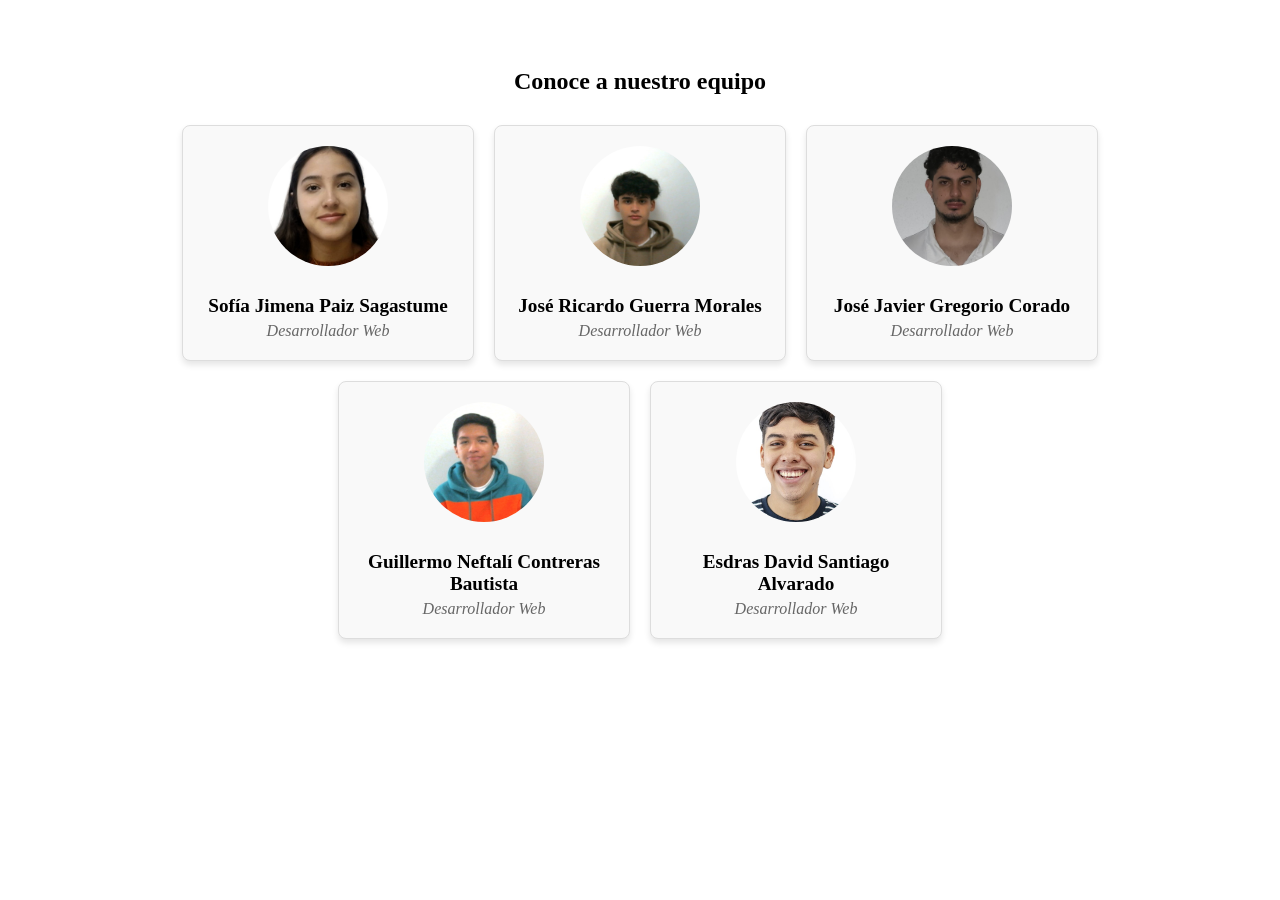
==== index.html @ 092ac379 "HTML y tarjetas para la sección de integrantes" ====
<!DOCTYPE html>
<html lang="es">

<head>
    <meta charset="UTF-8">
    <meta name="viewport" content="width=device-width, initial-scale=1.0">

    <title>Landing Page | Equipo</title>

    <!-- Hoja de estilos -->
    <link rel="stylesheet" href="css/styles.css">
</head>

<body>

    <!-- HU-1: Encabezado e inicio -->
    <header id="inicio">
        <!-- Aquí se desarrollará el navbar, nombre y lema del equipo -->
    </header>


    <main>

        <!-- HU-2: Integrantes -->
        <section id="equipo" class="seccion-equipo">
        <h2>Conoce a nuestro equipo</h2>
        <div class="contenedor-tarjetas">
            
            <!-- Tarjeta 1 -->
            <div class="tarjeta-integrante">
                <img src="img/sofia.jpg" alt="Foto de Sofía Jimena" class="foto-perfil">
                <h3>Sofía Jimena Paiz Sagastume</h3>
                <p class="rol">Desarrollador Web</p>
            </div>

            <!-- Tarjeta 2 -->
            <div class="tarjeta-integrante">
                <img src="img/jose_ricardo.jpg" alt="Foto de José Ricardo" class="foto-perfil">
                <h3>José Ricardo Guerra Morales</h3>
                <p class="rol">Desarrollador Web</p>
            </div>

            <!-- Tarjeta 3 -->
            <div class="tarjeta-integrante">
                <img src="img/jose_javier.jpg" alt="Foto de José Javier" class="foto-perfil">
                <h3>José Javier Gregorio Corado</h3>
                <p class="rol">Desarrollador Web</p>
            </div>

            <!-- Tarjeta 4 -->
            <div class="tarjeta-integrante">
                <img src="img/guillermo.jpg" alt="Foto de Guillermo Neftalí" class="foto-perfil">
                <h3>Guillermo Neftalí Contreras Bautista</h3>
                <p class="rol">Desarrollador Web</p>
            </div>

            <!-- Tarjeta 5 -->
            <div class="tarjeta-integrante">
                <img src="img/esdras.jpg" alt="Foto de Esdras David" class="foto-perfil">
                <h3>Esdras David Santiago Alvarado</h3>
                <p class="rol">Desarrollador Web</p>
            </div>

        </div>
    </section>


        <!-- HU-3: Nuestro proyecto -->
        <section id="proyecto">
            <!-- Aquí se desarrollará la descripción y tecnologías -->
        </section>

    </main>


    <!-- HU-4: Contacto -->
    <footer id="contacto">
        <!-- Aquí se desarrollarán los enlaces y datos de contacto -->
    </footer>


    <!-- JavaScript -->
    <script src="js/script.js"></script>

</body>

</html>
---- css/styles.css ----
/* SECCIÓN EQUIPO (Persona 2) */

.seccion-equipo {
    padding: 40px 20px;
    text-align: center;
}

.seccion-equipo h2 {
    margin-bottom: 30px;
}

.contenedor-tarjetas {
    display: flex;
    flex-wrap: wrap; 
    justify-content: center;
    gap: 20px; 
}

.tarjeta-integrante {
    background-color: #f9f9f9;
    border: 1px solid #ddd;
    border-radius: 8px;
    padding: 20px;
    width: 250px; 
    text-align: center;
    box-shadow: 0 4px 6px rgba(0,0,0,0.1);
}

.foto-perfil {
    width: 120px;
    height: 120px;
    border-radius: 50%; 
    object-fit: cover;
    margin-bottom: 15px;
    background-color: #ccc; 
}

.tarjeta-integrante h3 {
    margin: 10px 0 5px;
    font-size: 1.2rem;
}

.tarjeta-integrante .rol {
    color: #666;
    font-style: italic;
    margin: 0;
}
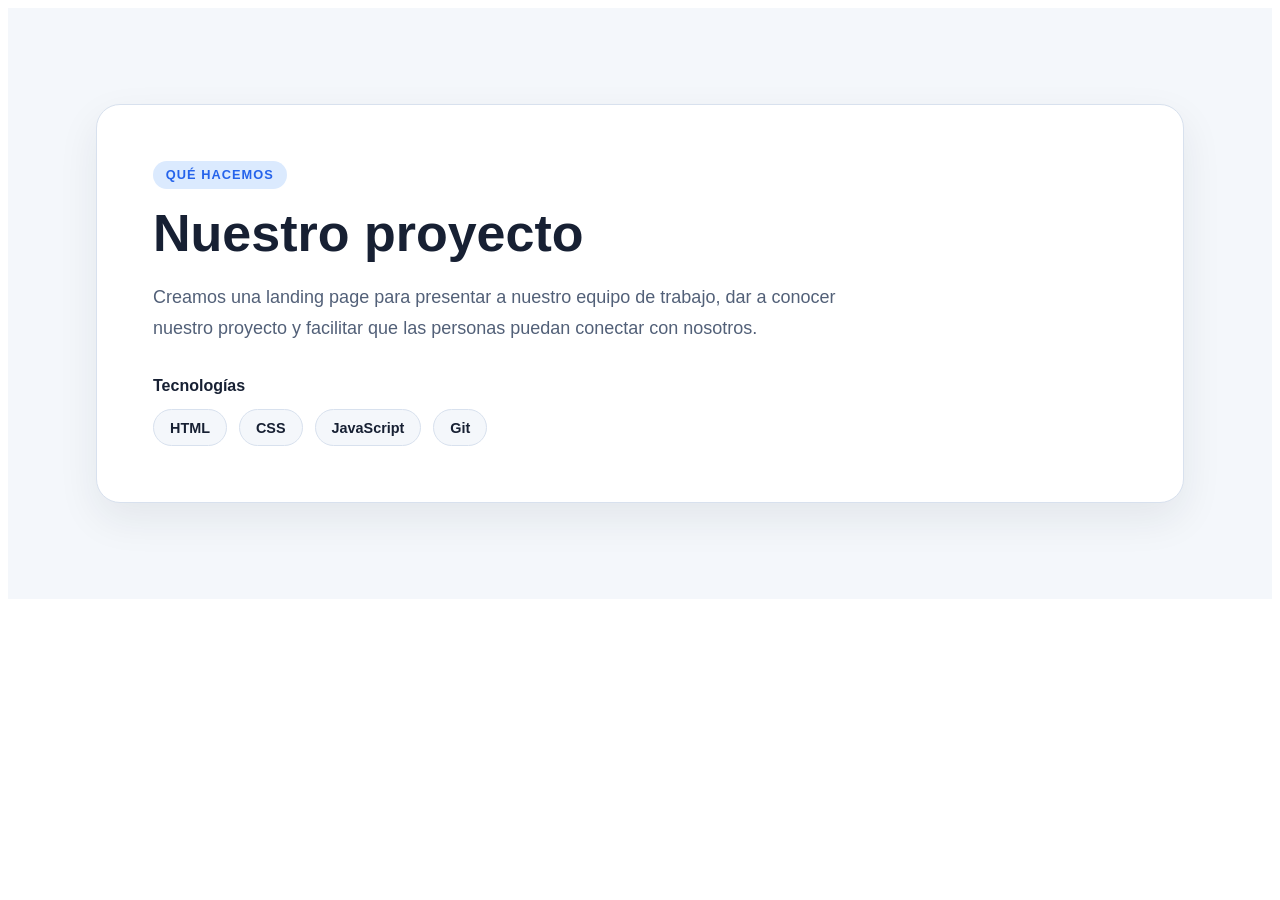
==== commit a118bc6f: "Seccion HU-3" ====
--- a/index.html
+++ b/index.html
@@ -22,52 +22,40 @@
     <main>
 
         <!-- HU-2: Integrantes -->
-        <section id="equipo" class="seccion-equipo">
-        <h2>Conoce a nuestro equipo</h2>
-        <div class="contenedor-tarjetas">
-            
-            <!-- Tarjeta 1 -->
-            <div class="tarjeta-integrante">
-                <img src="img/sofia.jpg" alt="Foto de Sofía Jimena" class="foto-perfil">
-                <h3>Sofía Jimena Paiz Sagastume</h3>
-                <p class="rol">Desarrollador Web</p>
-            </div>
-
-            <!-- Tarjeta 2 -->
-            <div class="tarjeta-integrante">
-                <img src="img/jose_ricardo.jpg" alt="Foto de José Ricardo" class="foto-perfil">
-                <h3>José Ricardo Guerra Morales</h3>
-                <p class="rol">Desarrollador Web</p>
-            </div>
-
-            <!-- Tarjeta 3 -->
-            <div class="tarjeta-integrante">
-                <img src="img/jose_javier.jpg" alt="Foto de José Javier" class="foto-perfil">
-                <h3>José Javier Gregorio Corado</h3>
-                <p class="rol">Desarrollador Web</p>
-            </div>
-
-            <!-- Tarjeta 4 -->
-            <div class="tarjeta-integrante">
-                <img src="img/guillermo.jpg" alt="Foto de Guillermo Neftalí" class="foto-perfil">
-                <h3>Guillermo Neftalí Contreras Bautista</h3>
-                <p class="rol">Desarrollador Web</p>
-            </div>
-
-            <!-- Tarjeta 5 -->
-            <div class="tarjeta-integrante">
-                <img src="img/esdras.jpg" alt="Foto de Esdras David" class="foto-perfil">
-                <h3>Esdras David Santiago Alvarado</h3>
-                <p class="rol">Desarrollador Web</p>
-            </div>
-
-        </div>
-    </section>
+        <section id="equipo">
+            <!-- Aquí se desarrollarán las tarjetas de los 5 integrantes -->
+        </section>
 
 
         <!-- HU-3: Nuestro proyecto -->
-        <section id="proyecto">
-            <!-- Aquí se desarrollará la descripción y tecnologías -->
+        <section id="proyecto" aria-labelledby="proyecto-titulo">
+            <div class="proyecto-contenido">
+                <p class="proyecto-etiqueta">Qué hacemos</p>
+
+                <h2 id="proyecto-titulo">Nuestro proyecto</h2>
+
+                <p class="proyecto-descripcion">
+                    Creamos una landing page para presentar a nuestro equipo de trabajo,
+                    dar a conocer nuestro proyecto y facilitar que las personas puedan
+                    conectar con nosotros.
+                </p>
+
+                <div class="proyecto-tecnologias" aria-labelledby="tecnologias-titulo">
+                    <h3 id="tecnologias-titulo">Tecnologías</h3>
+
+                    <ul class="lista-tecnologias" aria-label="Tecnologías utilizadas en el proyecto">
+                        <li>HTML</li>
+                        <li>CSS</li>
+                        <li>JavaScript</li>
+                        <li>Git</li>
+                    </ul>
+                </div>
+
+                <!-- Quitar el atributo hidden y agregar el nombre para mostrar al dueño. -->
+                <p class="proyecto-dueno" hidden>
+                    <strong>Dueño:</strong> <span class="proyecto-dueno-nombre"></span>
+                </p>
+            </div>
         </section>
 
     </main>
@@ -84,4 +72,4 @@
 
 </body>
 
-</html>+</html>
--- a/css/styles.css
+++ b/css/styles.css
@@ -1,47 +1,95 @@
-/* SECCIÓN EQUIPO (Persona 2) */
+#proyecto {
+    --proyecto-fondo: #f4f7fb;
+    --proyecto-superficie: #ffffff;
+    --proyecto-texto: #172033;
+    --proyecto-texto-secundario: #526078;
+    --proyecto-acento: #2563eb;
+    --proyecto-etiqueta-fondo: #dbeafe;
+    --proyecto-borde: #d8e1ee;
 
-.seccion-equipo {
-    padding: 40px 20px;
-    text-align: center;
+    padding: clamp(3rem, 8vw, 6rem) 1.25rem;
+    color: var(--proyecto-texto);
+    background-color: var(--proyecto-fondo);
+    font-family: Arial, Helvetica, sans-serif;
 }
 
-.seccion-equipo h2 {
-    margin-bottom: 30px;
+#proyecto .proyecto-contenido {
+    box-sizing: border-box;
+    width: min(100%, 68rem);
+    margin-inline: auto;
+    padding: clamp(1.5rem, 5vw, 3.5rem);
+    border: 1px solid var(--proyecto-borde);
+    border-radius: 1.5rem;
+    background-color: var(--proyecto-superficie);
+    box-shadow: 0 1rem 2.5rem rgb(23 32 51 / 8%);
 }
 
-.contenedor-tarjetas {
-    display: flex;
-    flex-wrap: wrap; 
-    justify-content: center;
-    gap: 20px; 
+#proyecto .proyecto-etiqueta {
+    display: inline-block;
+    margin: 0 0 1rem;
+    padding: 0.4rem 0.8rem;
+    border-radius: 999px;
+    color: var(--proyecto-acento);
+    background-color: var(--proyecto-etiqueta-fondo);
+    font-size: 0.8rem;
+    font-weight: 700;
+    letter-spacing: 0.08em;
+    text-transform: uppercase;
 }
 
-.tarjeta-integrante {
-    background-color: #f9f9f9;
-    border: 1px solid #ddd;
-    border-radius: 8px;
-    padding: 20px;
-    width: 250px; 
-    text-align: center;
-    box-shadow: 0 4px 6px rgba(0,0,0,0.1);
+#proyecto h2 {
+    margin: 0;
+    font-size: clamp(2rem, 5vw, 3.25rem);
+    line-height: 1.1;
 }
 
-.foto-perfil {
-    width: 120px;
-    height: 120px;
-    border-radius: 50%; 
-    object-fit: cover;
-    margin-bottom: 15px;
-    background-color: #ccc; 
+#proyecto .proyecto-descripcion {
+    max-width: 45rem;
+    margin: 1.25rem 0 2rem;
+    color: var(--proyecto-texto-secundario);
+    font-size: clamp(1rem, 2vw, 1.125rem);
+    line-height: 1.75;
 }
 
-.tarjeta-integrante h3 {
-    margin: 10px 0 5px;
-    font-size: 1.2rem;
+#proyecto .proyecto-tecnologias h3 {
+    margin: 0 0 0.875rem;
+    font-size: 1rem;
 }
 
-.tarjeta-integrante .rol {
-    color: #666;
-    font-style: italic;
+#proyecto .lista-tecnologias {
+    display: flex;
+    flex-wrap: wrap;
+    gap: 0.75rem;
     margin: 0;
-}+    padding: 0;
+    list-style: none;
+}
+
+#proyecto .lista-tecnologias li {
+    padding: 0.6rem 1rem;
+    border: 1px solid var(--proyecto-borde);
+    border-radius: 999px;
+    color: var(--proyecto-texto);
+    background-color: var(--proyecto-fondo);
+    font-size: 0.9rem;
+    font-weight: 600;
+}
+
+#proyecto .proyecto-dueno {
+    margin: 2rem 0 0;
+    color: var(--proyecto-texto-secundario);
+}
+
+#proyecto .proyecto-dueno[hidden] {
+    display: none;
+}
+
+@media (max-width: 30rem) {
+    #proyecto {
+        padding-inline: 1rem;
+    }
+
+    #proyecto .proyecto-contenido {
+        border-radius: 1rem;
+    }
+}
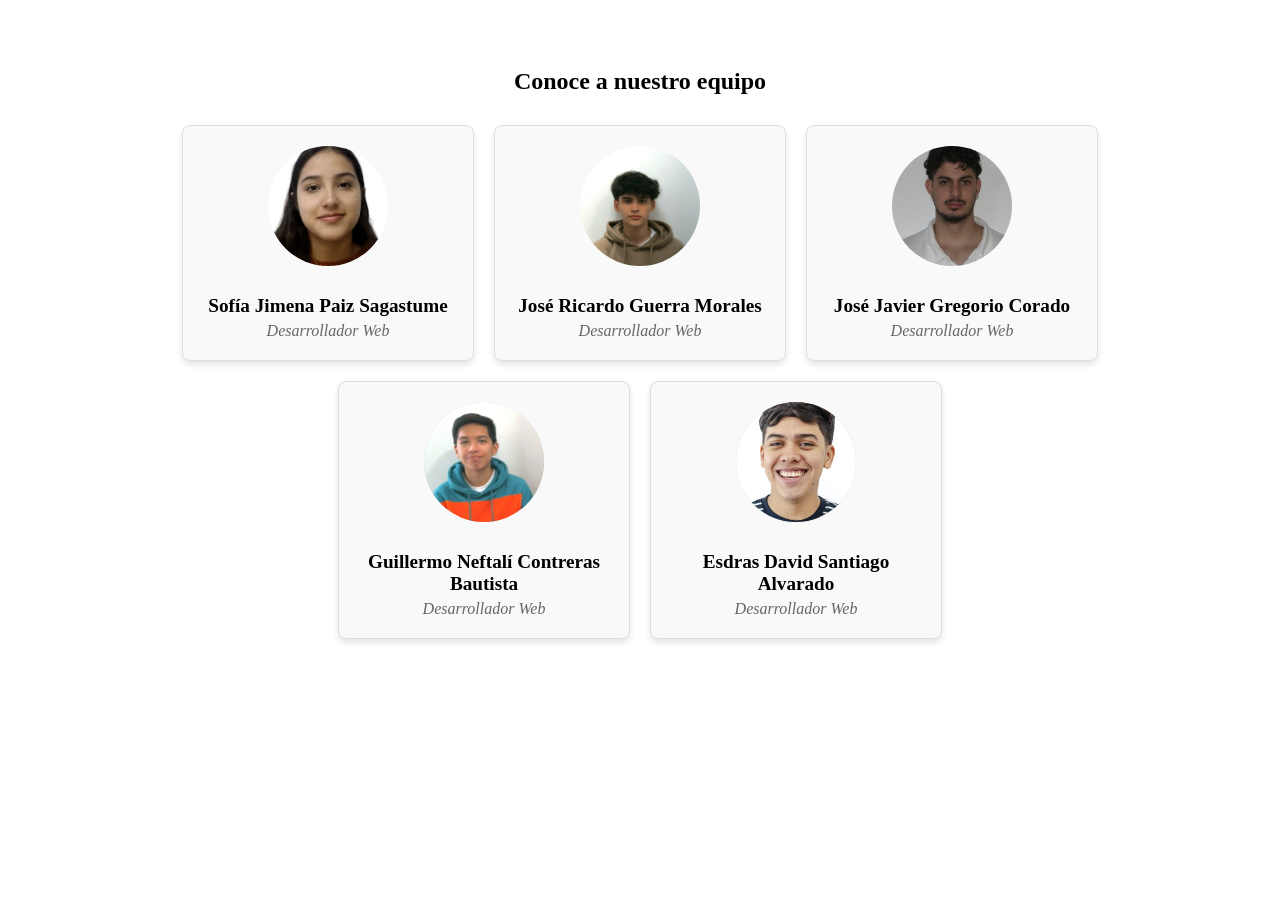
==== commit 0b050ec5: "Merge pull request #1 from sjpaiz/Rama-Javier  HTML y tarjetas para la sección de integrantes" ====
--- a/index.html
+++ b/index.html
@@ -22,40 +22,52 @@
     <main>
 
         <!-- HU-2: Integrantes -->
-        <section id="equipo">
-            <!-- Aquí se desarrollarán las tarjetas de los 5 integrantes -->
-        </section>
+        <section id="equipo" class="seccion-equipo">
+        <h2>Conoce a nuestro equipo</h2>
+        <div class="contenedor-tarjetas">
+            
+            <!-- Tarjeta 1 -->
+            <div class="tarjeta-integrante">
+                <img src="img/sofia.jpg" alt="Foto de Sofía Jimena" class="foto-perfil">
+                <h3>Sofía Jimena Paiz Sagastume</h3>
+                <p class="rol">Desarrollador Web</p>
+            </div>
+
+            <!-- Tarjeta 2 -->
+            <div class="tarjeta-integrante">
+                <img src="img/jose_ricardo.jpg" alt="Foto de José Ricardo" class="foto-perfil">
+                <h3>José Ricardo Guerra Morales</h3>
+                <p class="rol">Desarrollador Web</p>
+            </div>
+
+            <!-- Tarjeta 3 -->
+            <div class="tarjeta-integrante">
+                <img src="img/jose_javier.jpg" alt="Foto de José Javier" class="foto-perfil">
+                <h3>José Javier Gregorio Corado</h3>
+                <p class="rol">Desarrollador Web</p>
+            </div>
+
+            <!-- Tarjeta 4 -->
+            <div class="tarjeta-integrante">
+                <img src="img/guillermo.jpg" alt="Foto de Guillermo Neftalí" class="foto-perfil">
+                <h3>Guillermo Neftalí Contreras Bautista</h3>
+                <p class="rol">Desarrollador Web</p>
+            </div>
+
+            <!-- Tarjeta 5 -->
+            <div class="tarjeta-integrante">
+                <img src="img/esdras.jpg" alt="Foto de Esdras David" class="foto-perfil">
+                <h3>Esdras David Santiago Alvarado</h3>
+                <p class="rol">Desarrollador Web</p>
+            </div>
+
+        </div>
+    </section>
 
 
         <!-- HU-3: Nuestro proyecto -->
-        <section id="proyecto" aria-labelledby="proyecto-titulo">
-            <div class="proyecto-contenido">
-                <p class="proyecto-etiqueta">Qué hacemos</p>
-
-                <h2 id="proyecto-titulo">Nuestro proyecto</h2>
-
-                <p class="proyecto-descripcion">
-                    Creamos una landing page para presentar a nuestro equipo de trabajo,
-                    dar a conocer nuestro proyecto y facilitar que las personas puedan
-                    conectar con nosotros.
-                </p>
-
-                <div class="proyecto-tecnologias" aria-labelledby="tecnologias-titulo">
-                    <h3 id="tecnologias-titulo">Tecnologías</h3>
-
-                    <ul class="lista-tecnologias" aria-label="Tecnologías utilizadas en el proyecto">
-                        <li>HTML</li>
-                        <li>CSS</li>
-                        <li>JavaScript</li>
-                        <li>Git</li>
-                    </ul>
-                </div>
-
-                <!-- Quitar el atributo hidden y agregar el nombre para mostrar al dueño. -->
-                <p class="proyecto-dueno" hidden>
-                    <strong>Dueño:</strong> <span class="proyecto-dueno-nombre"></span>
-                </p>
-            </div>
+        <section id="proyecto">
+            <!-- Aquí se desarrollará la descripción y tecnologías -->
         </section>
 
     </main>
@@ -72,4 +84,4 @@
 
 </body>
 
-</html>
+</html>
--- a/css/styles.css
+++ b/css/styles.css
@@ -1,95 +1,47 @@
-#proyecto {
-    --proyecto-fondo: #f4f7fb;
-    --proyecto-superficie: #ffffff;
-    --proyecto-texto: #172033;
-    --proyecto-texto-secundario: #526078;
-    --proyecto-acento: #2563eb;
-    --proyecto-etiqueta-fondo: #dbeafe;
-    --proyecto-borde: #d8e1ee;
+/* SECCIÓN EQUIPO (Persona 2) */
 
-    padding: clamp(3rem, 8vw, 6rem) 1.25rem;
-    color: var(--proyecto-texto);
-    background-color: var(--proyecto-fondo);
-    font-family: Arial, Helvetica, sans-serif;
+.seccion-equipo {
+    padding: 40px 20px;
+    text-align: center;
 }
 
-#proyecto .proyecto-contenido {
-    box-sizing: border-box;
-    width: min(100%, 68rem);
-    margin-inline: auto;
-    padding: clamp(1.5rem, 5vw, 3.5rem);
-    border: 1px solid var(--proyecto-borde);
-    border-radius: 1.5rem;
-    background-color: var(--proyecto-superficie);
-    box-shadow: 0 1rem 2.5rem rgb(23 32 51 / 8%);
+.seccion-equipo h2 {
+    margin-bottom: 30px;
 }
 
-#proyecto .proyecto-etiqueta {
-    display: inline-block;
-    margin: 0 0 1rem;
-    padding: 0.4rem 0.8rem;
-    border-radius: 999px;
-    color: var(--proyecto-acento);
-    background-color: var(--proyecto-etiqueta-fondo);
-    font-size: 0.8rem;
-    font-weight: 700;
-    letter-spacing: 0.08em;
-    text-transform: uppercase;
+.contenedor-tarjetas {
+    display: flex;
+    flex-wrap: wrap; 
+    justify-content: center;
+    gap: 20px; 
 }
 
-#proyecto h2 {
-    margin: 0;
-    font-size: clamp(2rem, 5vw, 3.25rem);
-    line-height: 1.1;
+.tarjeta-integrante {
+    background-color: #f9f9f9;
+    border: 1px solid #ddd;
+    border-radius: 8px;
+    padding: 20px;
+    width: 250px; 
+    text-align: center;
+    box-shadow: 0 4px 6px rgba(0,0,0,0.1);
 }
 
-#proyecto .proyecto-descripcion {
-    max-width: 45rem;
-    margin: 1.25rem 0 2rem;
-    color: var(--proyecto-texto-secundario);
-    font-size: clamp(1rem, 2vw, 1.125rem);
-    line-height: 1.75;
+.foto-perfil {
+    width: 120px;
+    height: 120px;
+    border-radius: 50%; 
+    object-fit: cover;
+    margin-bottom: 15px;
+    background-color: #ccc; 
 }
 
-#proyecto .proyecto-tecnologias h3 {
-    margin: 0 0 0.875rem;
-    font-size: 1rem;
+.tarjeta-integrante h3 {
+    margin: 10px 0 5px;
+    font-size: 1.2rem;
 }
 
-#proyecto .lista-tecnologias {
-    display: flex;
-    flex-wrap: wrap;
-    gap: 0.75rem;
+.tarjeta-integrante .rol {
+    color: #666;
+    font-style: italic;
     margin: 0;
-    padding: 0;
-    list-style: none;
-}
-
-#proyecto .lista-tecnologias li {
-    padding: 0.6rem 1rem;
-    border: 1px solid var(--proyecto-borde);
-    border-radius: 999px;
-    color: var(--proyecto-texto);
-    background-color: var(--proyecto-fondo);
-    font-size: 0.9rem;
-    font-weight: 600;
-}
-
-#proyecto .proyecto-dueno {
-    margin: 2rem 0 0;
-    color: var(--proyecto-texto-secundario);
-}
-
-#proyecto .proyecto-dueno[hidden] {
-    display: none;
-}
-
-@media (max-width: 30rem) {
-    #proyecto {
-        padding-inline: 1rem;
-    }
-
-    #proyecto .proyecto-contenido {
-        border-radius: 1rem;
-    }
-}
+}
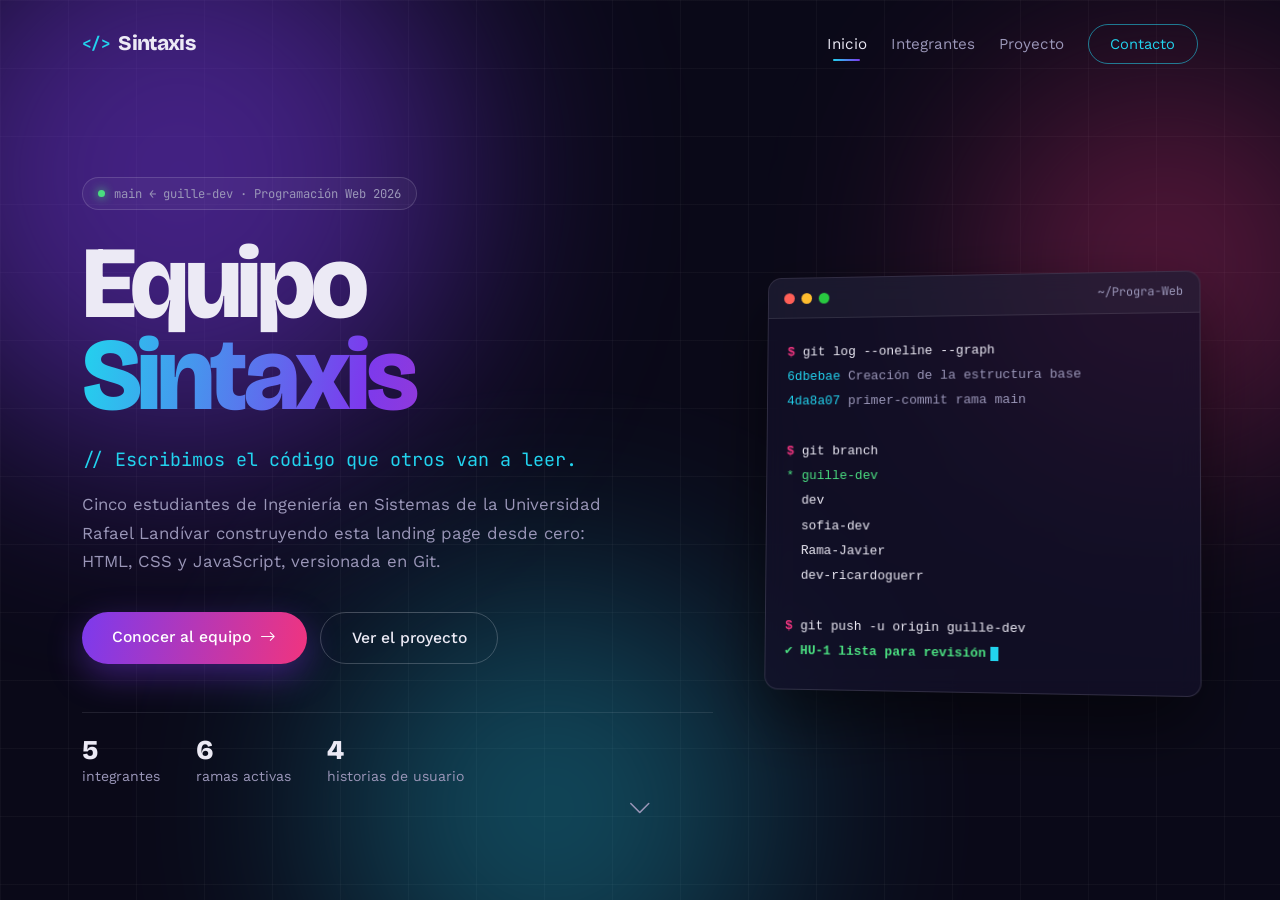
==== commit 4116b37a: "HU-1: navbar, nombre de equipo, lema y portada" ====
--- a/index.html
+++ b/index.html
@@ -1,87 +1,148 @@
 <!DOCTYPE html>
 <html lang="es">
-
 <head>
     <meta charset="UTF-8">
     <meta name="viewport" content="width=device-width, initial-scale=1.0">
+    <title>Equipo Sintaxis | Programación Web</title>
 
-    <title>Landing Page | Equipo</title>
+    <!-- Tipografías -->
+    <link rel="preconnect" href="https://fonts.googleapis.com">
+    <link rel="preconnect" href="https://fonts.gstatic.com" crossorigin>
+    <link href="https://fonts.googleapis.com/css2?family=Bricolage+Grotesque:opsz,wght@12..96,600;12..96,800&family=JetBrains+Mono:wght@400;500;700&family=Work+Sans:wght@400;500&display=swap" rel="stylesheet">
 
-    <!-- Hoja de estilos -->
+    <!-- Bootstrap 5 -->
+    <link href="https://cdn.jsdelivr.net/npm/bootstrap@5.3.3/dist/css/bootstrap.min.css" rel="stylesheet">
+    <link href="https://cdn.jsdelivr.net/npm/bootstrap-icons@1.11.3/font/bootstrap-icons.min.css" rel="stylesheet">
+
+    <!-- Hoja de estilos propia (va DESPUÉS de Bootstrap para poder sobrescribirlo) -->
     <link rel="stylesheet" href="css/styles.css">
 </head>
+<body>
+    <!-- HU-1: Encabezado e inicio -->
+    <header id="inicio" class="hero">
 
-<body>
+        <!-- Manchas de color del fondo -->
+        <div class="aurora" aria-hidden="true">
+            <span class="aurora__mancha aurora__mancha--violeta"></span>
+            <span class="aurora__mancha aurora__mancha--cian"></span>
+            <span class="aurora__mancha aurora__mancha--magenta"></span>
+        </div>
 
-    <!-- HU-1: Encabezado e inicio -->
-    <header id="inicio">
-        <!-- Aquí se desarrollará el navbar, nombre y lema del equipo -->
+        <nav class="navbar navbar-expand-lg fixed-top nav-vidrio" id="navPrincipal">
+            <div class="container">
+
+                <a class="navbar-brand marca" href="#inicio">
+                    <span class="marca__signo">&lt;/&gt;</span>
+                    <span class="marca__texto">Sintaxis</span>
+                </a>
+
+                <button class="navbar-toggler nav-vidrio__toggler" type="button"
+                        data-bs-toggle="collapse" data-bs-target="#menuPrincipal"
+                        aria-controls="menuPrincipal" aria-expanded="false"
+                        aria-label="Abrir menú">
+                    <i class="bi bi-list"></i>
+                </button>
+
+                <div class="collapse navbar-collapse" id="menuPrincipal">
+                    <ul class="navbar-nav ms-auto align-items-lg-center gap-lg-2">
+                        <li class="nav-item"><a class="nav-link enlace-nav activo" href="#inicio">Inicio</a></li>
+                        <li class="nav-item"><a class="nav-link enlace-nav" href="#equipo">Integrantes</a></li>
+                        <li class="nav-item"><a class="nav-link enlace-nav" href="#proyecto">Proyecto</a></li>
+                        <li class="nav-item ms-lg-2">
+                            <a class="btn btn-contacto" href="#contacto">Contacto</a>
+                        </li>
+                    </ul>
+                </div>
+
+            </div>
+        </nav>
+
+        <div class="container hero__contenido">
+            <div class="row align-items-center g-5">
+
+                <div class="col-lg-7">
+                    <p class="hero__rotulo">
+                        <span class="hero__punto"></span>
+                        main &larr; guille-dev &middot; Programación Web 2026
+                    </p>
+
+                    <h1 class="hero__titulo">
+                        Equipo
+                        <span class="hero__titulo-degradado">Sintaxis</span>
+                    </h1>
+
+                    <p class="hero__lema">// Escribimos el código que otros van a leer.</p>
+
+                    <p class="hero__texto">
+                        Cinco estudiantes de Ingeniería en Sistemas de la Universidad Rafael Landívar
+                        construyendo esta landing page desde cero: HTML, CSS y JavaScript, versionada en Git.
+                    </p>
+
+                    <div class="hero__acciones">
+                        <a class="btn btn-principal" href="#equipo">
+                            Conocer al equipo <i class="bi bi-arrow-right ms-1"></i>
+                        </a>
+                        <a class="btn btn-fantasma" href="#proyecto">Ver el proyecto</a>
+                    </div>
+
+                    <ul class="hero__datos">
+                        <li><strong>5</strong> integrantes</li>
+                        <li><strong>6</strong> ramas activas</li>
+                        <li><strong>4</strong> historias de usuario</li>
+                    </ul>
+                </div>
+
+                <div class="col-lg-5">
+                    <div class="terminal">
+                        <div class="terminal__barra">
+                            <span class="terminal__punto terminal__punto--rojo"></span>
+                            <span class="terminal__punto terminal__punto--amarillo"></span>
+                            <span class="terminal__punto terminal__punto--verde"></span>
+                            <span class="terminal__ruta">~/Progra-Web</span>
+                        </div>
+                        <pre class="terminal__cuerpo"><code><span class="t-prompt">$</span> git log --oneline --graph
+<span class="t-hash">6dbebae</span> <span class="t-txt">Creación de la estructura base</span>
+<span class="t-hash">4da8a07</span> <span class="t-txt">primer-commit rama main</span>
+
+<span class="t-prompt">$</span> git branch
+<span class="t-rama">* guille-dev</span>
+  dev
+  sofia-dev
+  Rama-Javier
+  dev-ricardoguerr
+
+<span class="t-prompt">$</span> git push -u origin guille-dev
+<span class="t-ok">✔ HU-1 lista para revisión</span><span class="cursor"></span></code></pre>
+                    </div>
+                </div>
+
+            </div>
+
+            <a class="hero__scroll" href="#equipo" aria-label="Bajar a integrantes">
+                <i class="bi bi-chevron-down"></i>
+            </a>
+        </div>
+
     </header>
 
-
     <main>
-
         <!-- HU-2: Integrantes -->
-        <section id="equipo" class="seccion-equipo">
-        <h2>Conoce a nuestro equipo</h2>
-        <div class="contenedor-tarjetas">
-            
-            <!-- Tarjeta 1 -->
-            <div class="tarjeta-integrante">
-                <img src="img/sofia.jpg" alt="Foto de Sofía Jimena" class="foto-perfil">
-                <h3>Sofía Jimena Paiz Sagastume</h3>
-                <p class="rol">Desarrollador Web</p>
-            </div>
-
-            <!-- Tarjeta 2 -->
-            <div class="tarjeta-integrante">
-                <img src="img/jose_ricardo.jpg" alt="Foto de José Ricardo" class="foto-perfil">
-                <h3>José Ricardo Guerra Morales</h3>
-                <p class="rol">Desarrollador Web</p>
-            </div>
-
-            <!-- Tarjeta 3 -->
-            <div class="tarjeta-integrante">
-                <img src="img/jose_javier.jpg" alt="Foto de José Javier" class="foto-perfil">
-                <h3>José Javier Gregorio Corado</h3>
-                <p class="rol">Desarrollador Web</p>
-            </div>
-
-            <!-- Tarjeta 4 -->
-            <div class="tarjeta-integrante">
-                <img src="img/guillermo.jpg" alt="Foto de Guillermo Neftalí" class="foto-perfil">
-                <h3>Guillermo Neftalí Contreras Bautista</h3>
-                <p class="rol">Desarrollador Web</p>
-            </div>
-
-            <!-- Tarjeta 5 -->
-            <div class="tarjeta-integrante">
-                <img src="img/esdras.jpg" alt="Foto de Esdras David" class="foto-perfil">
-                <h3>Esdras David Santiago Alvarado</h3>
-                <p class="rol">Desarrollador Web</p>
-            </div>
-
-        </div>
-    </section>
-
-
+        <section id="equipo">
+            <!-- Aquí se desarrollarán las tarjetas de los 5 integrantes -->
+        </section>
         <!-- HU-3: Nuestro proyecto -->
         <section id="proyecto">
             <!-- Aquí se desarrollará la descripción y tecnologías -->
         </section>
-
     </main>
-
-
     <!-- HU-4: Contacto -->
     <footer id="contacto">
         <!-- Aquí se desarrollarán los enlaces y datos de contacto -->
     </footer>
 
-
-    <!-- JavaScript -->
+    <!-- Bootstrap JS (necesario para el menú en celular) -->
+    <script src="https://cdn.jsdelivr.net/npm/bootstrap@5.3.3/dist/js/bootstrap.bundle.min.js"></script>
+    <!-- JavaScript propio -->
     <script src="js/script.js"></script>
-
 </body>
-
-</html>+</html>
--- a/css/styles.css
+++ b/css/styles.css
@@ -1,47 +1,480 @@
-/* SECCIÓN EQUIPO (Persona 2) */
-
-.seccion-equipo {
-    padding: 40px 20px;
-    text-align: center;
-}
-
-.seccion-equipo h2 {
-    margin-bottom: 30px;
-}
-
-.contenedor-tarjetas {
+/* ============================================================
+   BASE COMPARTIDA
+   Variables y ajustes globales. No borrar: lo usan todas las HU.
+   ============================================================ */
+
+:root {
+    --noche:     #0A0918;
+    --noche-2:   #131029;
+    --hueso:     #ECEAF5;
+    --pizarra:   #9A96B8;
+    --violeta:   #7C3AED;
+    --cian:      #22D3EE;
+    --magenta:   #F0347F;
+
+    --display: "Bricolage Grotesque", system-ui, sans-serif;
+    --texto:   "Work Sans", system-ui, sans-serif;
+    --mono:    "JetBrains Mono", ui-monospace, monospace;
+}
+
+* {
+    box-sizing: border-box;
+}
+
+html {
+    scroll-behavior: smooth;
+}
+
+body {
+    background-color: var(--noche);
+    color: var(--hueso);
+    font-family: var(--texto);
+    overflow-x: hidden;
+}
+
+:focus-visible {
+    outline: 2px solid var(--cian);
+    outline-offset: 3px;
+}
+
+/* ============================================================
+   HU-1: ENCABEZADO E INICIO   (Guillermo)
+   ============================================================ */
+
+/* --- Barra de navegación --- */
+
+.nav-vidrio {
+    padding-block: 1rem;
+    background-color: transparent;
+    border-bottom: 1px solid transparent;
+    transition: background-color 0.35s ease, border-color 0.35s ease, padding 0.35s ease;
+}
+
+.nav-vidrio.esta-abajo {
+    padding-block: 0.55rem;
+    background-color: rgba(10, 9, 24, 0.82);
+    backdrop-filter: blur(14px);
+    border-bottom-color: rgba(236, 234, 245, 0.1);
+}
+
+.marca {
+    display: inline-flex;
+    align-items: center;
+    gap: 0.5rem;
+    font-family: var(--display);
+    font-size: 1.3rem;
+    font-weight: 800;
+    letter-spacing: -0.03em;
+    color: var(--hueso);
+}
+
+.marca:hover {
+    color: var(--hueso);
+}
+
+.marca__signo {
+    font-family: var(--mono);
+    font-size: 1rem;
+    font-weight: 700;
+    color: var(--cian);
+}
+
+.nav-vidrio__toggler {
+    border: 1px solid rgba(236, 234, 245, 0.2);
+    color: var(--hueso);
+    font-size: 1.4rem;
+    line-height: 1;
+    padding: 0.25rem 0.6rem;
+}
+
+.nav-vidrio__toggler:focus {
+    box-shadow: none;
+}
+
+.navbar-collapse {
+    padding-block: 0.5rem;
+}
+
+.enlace-nav {
+    position: relative;
+    color: var(--pizarra);
+    font-size: 0.95rem;
+    padding-inline: 0.9rem;
+    transition: color 0.2s ease;
+}
+
+.enlace-nav:hover,
+.enlace-nav:focus {
+    color: var(--hueso);
+}
+
+.enlace-nav.activo {
+    color: var(--hueso);
+}
+
+.enlace-nav.activo::after {
+    content: "";
+    position: absolute;
+    left: 0.9rem;
+    right: 0.9rem;
+    bottom: 0.15rem;
+    height: 2px;
+    border-radius: 2px;
+    background: linear-gradient(90deg, var(--cian), var(--violeta));
+}
+
+.btn-contacto {
+    padding: 0.5rem 1.35rem;
+    border: 1px solid rgba(34, 211, 238, 0.55);
+    border-radius: 999px;
+    color: var(--cian);
+    font-size: 0.92rem;
+    transition: background-color 0.25s ease, color 0.25s ease, box-shadow 0.25s ease;
+}
+
+.btn-contacto:hover {
+    background-color: var(--cian);
+    color: var(--noche);
+    box-shadow: 0 0 24px rgba(34, 211, 238, 0.45);
+}
+
+/* --- Portada --- */
+
+.hero {
+    position: relative;
     display: flex;
-    flex-wrap: wrap; 
-    justify-content: center;
-    gap: 20px; 
-}
-
-.tarjeta-integrante {
-    background-color: #f9f9f9;
-    border: 1px solid #ddd;
-    border-radius: 8px;
-    padding: 20px;
-    width: 250px; 
-    text-align: center;
-    box-shadow: 0 4px 6px rgba(0,0,0,0.1);
-}
-
-.foto-perfil {
-    width: 120px;
-    height: 120px;
-    border-radius: 50%; 
-    object-fit: cover;
-    margin-bottom: 15px;
-    background-color: #ccc; 
-}
-
-.tarjeta-integrante h3 {
-    margin: 10px 0 5px;
-    font-size: 1.2rem;
-}
-
-.tarjeta-integrante .rol {
-    color: #666;
-    font-style: italic;
+    align-items: center;
+    min-height: 100vh;
+    padding-block: 8rem 4rem;
+    overflow: hidden;
+    background-image:
+        linear-gradient(rgba(236, 234, 245, 0.035) 1px, transparent 1px),
+        linear-gradient(90deg, rgba(236, 234, 245, 0.035) 1px, transparent 1px);
+    background-size: 68px 68px;
+}
+
+.aurora {
+    position: absolute;
+    inset: 0;
+    pointer-events: none;
+}
+
+.aurora__mancha {
+    position: absolute;
+    border-radius: 50%;
+    filter: blur(110px);
+    opacity: 0.5;
+    animation: flotar 16s ease-in-out infinite;
+}
+
+.aurora__mancha--violeta {
+    width: 44vw;
+    height: 44vw;
+    top: -12%;
+    left: -8%;
+    background-color: var(--violeta);
+}
+
+.aurora__mancha--cian {
+    width: 34vw;
+    height: 34vw;
+    bottom: -14%;
+    left: 26%;
+    background-color: var(--cian);
+    opacity: 0.32;
+    animation-delay: -6s;
+}
+
+.aurora__mancha--magenta {
+    width: 30vw;
+    height: 30vw;
+    top: 8%;
+    right: -6%;
+    background-color: var(--magenta);
+    opacity: 0.34;
+    animation-delay: -11s;
+}
+
+@keyframes flotar {
+    0%, 100% { transform: translate3d(0, 0, 0) scale(1); }
+    50%      { transform: translate3d(3%, 6%, 0) scale(1.12); }
+}
+
+.hero__contenido {
+    position: relative;
+    z-index: 2;
+}
+
+.hero__rotulo {
+    display: inline-flex;
+    align-items: center;
+    gap: 0.55rem;
+    margin-bottom: 1.75rem;
+    padding: 0.4rem 0.95rem;
+    border: 1px solid rgba(236, 234, 245, 0.16);
+    border-radius: 999px;
+    background-color: rgba(236, 234, 245, 0.04);
+    font-family: var(--mono);
+    font-size: 0.76rem;
+    color: var(--pizarra);
+}
+
+.hero__punto {
+    width: 7px;
+    height: 7px;
+    border-radius: 50%;
+    background-color: #4ADE80;
+    box-shadow: 0 0 10px #4ADE80;
+    animation: latir 2.4s ease-in-out infinite;
+}
+
+@keyframes latir {
+    50% { opacity: 0.35; }
+}
+
+.hero__titulo {
     margin: 0;
-}+    font-family: var(--display);
+    font-size: clamp(3.2rem, 8vw, 6.5rem);
+    font-weight: 800;
+    line-height: 0.9;
+    letter-spacing: -0.045em;
+}
+
+.hero__titulo-degradado {
+    display: block;
+    background: linear-gradient(100deg, var(--cian), var(--violeta) 45%, var(--magenta));
+    -webkit-background-clip: text;
+    background-clip: text;
+    color: transparent;
+}
+
+.hero__lema {
+    margin-top: 1.5rem;
+    margin-bottom: 0;
+    font-family: var(--mono);
+    font-size: clamp(0.95rem, 1.8vw, 1.15rem);
+    color: var(--cian);
+}
+
+.hero__texto {
+    max-width: 52ch;
+    margin-top: 1rem;
+    color: var(--pizarra);
+    font-size: 1.05rem;
+    line-height: 1.7;
+}
+
+.hero__acciones {
+    display: flex;
+    flex-wrap: wrap;
+    gap: 0.85rem;
+    margin-top: 2.25rem;
+}
+
+.btn-principal,
+.btn-fantasma {
+    padding: 0.85rem 1.9rem;
+    border-radius: 999px;
+    font-size: 0.98rem;
+    font-weight: 500;
+    transition: transform 0.22s ease, box-shadow 0.22s ease, background-color 0.22s ease;
+}
+
+.btn-principal {
+    background: linear-gradient(100deg, var(--violeta), var(--magenta));
+    border: none;
+    color: #fff;
+    box-shadow: 0 12px 34px rgba(124, 58, 237, 0.4);
+}
+
+.btn-principal:hover {
+    transform: translateY(-3px);
+    color: #fff;
+    box-shadow: 0 18px 44px rgba(240, 52, 127, 0.5);
+}
+
+.btn-fantasma {
+    border: 1px solid rgba(236, 234, 245, 0.22);
+    color: var(--hueso);
+}
+
+.btn-fantasma:hover {
+    transform: translateY(-3px);
+    background-color: rgba(236, 234, 245, 0.07);
+    color: var(--hueso);
+}
+
+.hero__datos {
+    display: flex;
+    flex-wrap: wrap;
+    gap: 2.25rem;
+    margin: 3rem 0 0;
+    padding: 1.4rem 0 0;
+    border-top: 1px solid rgba(236, 234, 245, 0.1);
+    list-style: none;
+    font-size: 0.88rem;
+    color: var(--pizarra);
+}
+
+.hero__datos strong {
+    display: block;
+    font-family: var(--display);
+    font-size: 1.7rem;
+    font-weight: 800;
+    color: var(--hueso);
+    line-height: 1.1;
+}
+
+/* --- Ventana de terminal --- */
+
+.terminal {
+    border: 1px solid rgba(236, 234, 245, 0.14);
+    border-radius: 14px;
+    background-color: rgba(19, 16, 41, 0.72);
+    backdrop-filter: blur(12px);
+    box-shadow: 0 30px 70px rgba(0, 0, 0, 0.55);
+    overflow: hidden;
+    transform: perspective(1200px) rotateY(-6deg) rotateX(2deg);
+    transition: transform 0.5s ease;
+}
+
+.terminal:hover {
+    transform: perspective(1200px) rotateY(0deg) rotateX(0deg);
+}
+
+.terminal__barra {
+    display: flex;
+    align-items: center;
+    gap: 0.45rem;
+    padding: 0.7rem 1rem;
+    border-bottom: 1px solid rgba(236, 234, 245, 0.1);
+    background-color: rgba(236, 234, 245, 0.04);
+}
+
+.terminal__punto {
+    width: 11px;
+    height: 11px;
+    border-radius: 50%;
+}
+
+.terminal__punto--rojo     { background-color: #FF5F57; }
+.terminal__punto--amarillo { background-color: #FEBC2E; }
+.terminal__punto--verde    { background-color: #28C840; }
+
+.terminal__ruta {
+    margin-left: auto;
+    font-family: var(--mono);
+    font-size: 0.74rem;
+    color: var(--pizarra);
+}
+
+.terminal__cuerpo {
+    margin: 0;
+    padding: 1.35rem 1.25rem 1.6rem;
+    font-family: var(--mono);
+    font-size: 0.82rem;
+    line-height: 1.85;
+    color: var(--hueso);
+    white-space: pre-wrap;
+}
+
+.t-prompt { color: var(--magenta); font-weight: 700; }
+.t-hash   { color: var(--cian); }
+.t-txt    { color: var(--pizarra); }
+.t-rama   { color: #4ADE80; }
+.t-ok     { color: #4ADE80; font-weight: 700; }
+
+.cursor {
+    display: inline-block;
+    width: 8px;
+    height: 1.05em;
+    margin-left: 4px;
+    vertical-align: text-bottom;
+    background-color: var(--cian);
+    animation: parpadeo 1.1s steps(2) infinite;
+}
+
+@keyframes parpadeo {
+    50% { opacity: 0; }
+}
+
+/* --- Flecha de bajada --- */
+
+.hero__scroll {
+    position: absolute;
+    left: 50%;
+    bottom: -2.5rem;
+    transform: translateX(-50%);
+    color: var(--pizarra);
+    font-size: 1.5rem;
+    animation: rebotar 2s ease-in-out infinite;
+}
+
+.hero__scroll:hover {
+    color: var(--cian);
+}
+
+@keyframes rebotar {
+    0%, 100% { transform: translate(-50%, 0); }
+    50%      { transform: translate(-50%, 9px); }
+}
+
+/* --- Responsive --- */
+
+@media (max-width: 991px) {
+    .navbar-collapse {
+        margin-top: 0.75rem;
+        padding: 1rem 1.15rem;
+        border: 1px solid rgba(236, 234, 245, 0.12);
+        border-radius: 14px;
+        background-color: rgba(10, 9, 24, 0.95);
+        backdrop-filter: blur(14px);
+    }
+
+    .enlace-nav {
+        padding-inline: 0;
+    }
+
+    .enlace-nav.activo::after {
+        left: 0;
+        right: auto;
+        width: 26px;
+    }
+
+    .btn-contacto {
+        display: inline-block;
+        margin-top: 0.65rem;
+    }
+
+    .terminal {
+        transform: none;
+        margin-top: 1rem;
+    }
+
+    .hero__scroll {
+        display: none;
+    }
+}
+
+@media (max-width: 575px) {
+    .hero__datos {
+        gap: 1.5rem;
+    }
+
+    .hero__acciones .btn {
+        width: 100%;
+        text-align: center;
+    }
+}
+
+@media (prefers-reduced-motion: reduce) {
+    html { scroll-behavior: auto; }
+    .aurora__mancha,
+    .hero__punto,
+    .cursor,
+    .hero__scroll { animation: none; }
+    * { transition-duration: 0.01ms !important; }
+}
+
+/* ===== Fin HU-1. Compañeros: agreguen sus estilos abajo. ===== */
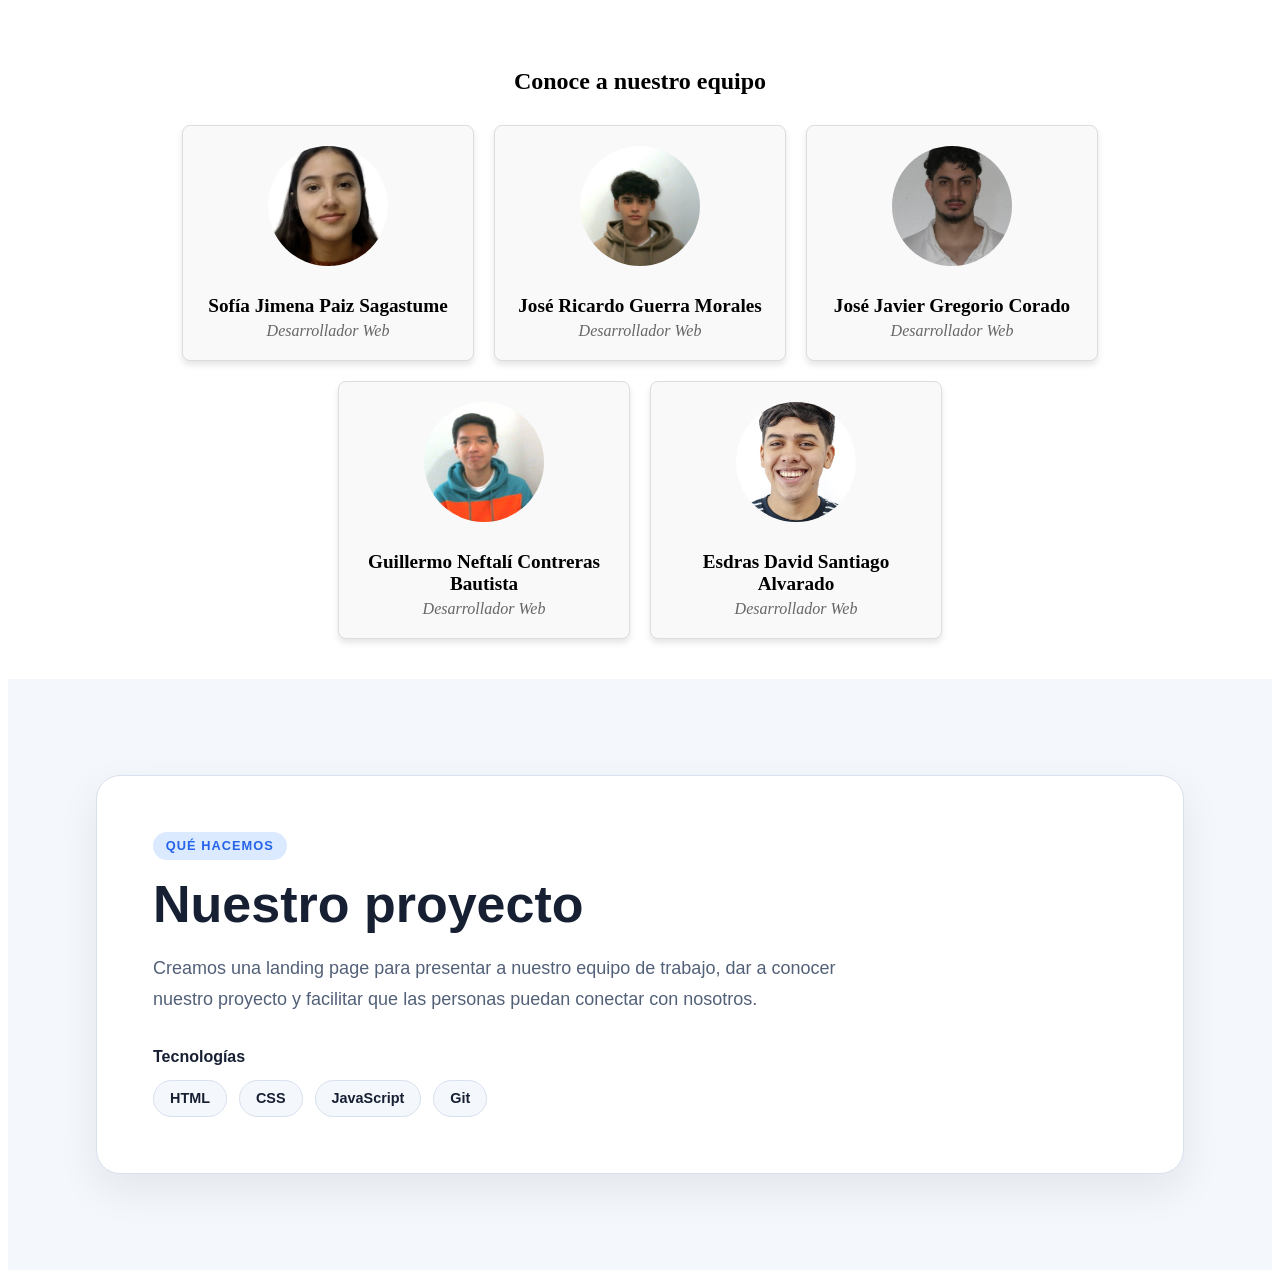
==== commit da20634c: "Merge branch 'main' into dev-edsantiago" ====
--- a/index.html
+++ b/index.html
@@ -1,148 +1,113 @@
 <!DOCTYPE html>
 <html lang="es">
+
 <head>
     <meta charset="UTF-8">
     <meta name="viewport" content="width=device-width, initial-scale=1.0">
-    <title>Equipo Sintaxis | Programación Web</title>
 
-    <!-- Tipografías -->
-    <link rel="preconnect" href="https://fonts.googleapis.com">
-    <link rel="preconnect" href="https://fonts.gstatic.com" crossorigin>
-    <link href="https://fonts.googleapis.com/css2?family=Bricolage+Grotesque:opsz,wght@12..96,600;12..96,800&family=JetBrains+Mono:wght@400;500;700&family=Work+Sans:wght@400;500&display=swap" rel="stylesheet">
+    <title>Landing Page | Equipo</title>
 
-    <!-- Bootstrap 5 -->
-    <link href="https://cdn.jsdelivr.net/npm/bootstrap@5.3.3/dist/css/bootstrap.min.css" rel="stylesheet">
-    <link href="https://cdn.jsdelivr.net/npm/bootstrap-icons@1.11.3/font/bootstrap-icons.min.css" rel="stylesheet">
-
-    <!-- Hoja de estilos propia (va DESPUÉS de Bootstrap para poder sobrescribirlo) -->
+    <!-- Hoja de estilos -->
     <link rel="stylesheet" href="css/styles.css">
 </head>
+
 <body>
+
     <!-- HU-1: Encabezado e inicio -->
-    <header id="inicio" class="hero">
+    <header id="inicio">
+        <!-- Aquí se desarrollará el navbar, nombre y lema del equipo -->
+    </header>
 
-        <!-- Manchas de color del fondo -->
-        <div class="aurora" aria-hidden="true">
-            <span class="aurora__mancha aurora__mancha--violeta"></span>
-            <span class="aurora__mancha aurora__mancha--cian"></span>
-            <span class="aurora__mancha aurora__mancha--magenta"></span>
+
+    <main>
+
+        <!-- HU-2: Integrantes -->
+        <section id="equipo" class="seccion-equipo">
+        <h2>Conoce a nuestro equipo</h2>
+        <div class="contenedor-tarjetas">
+            
+            <!-- Tarjeta 1 -->
+            <div class="tarjeta-integrante">
+                <img src="img/sofia.jpg" alt="Foto de Sofía Jimena" class="foto-perfil">
+                <h3>Sofía Jimena Paiz Sagastume</h3>
+                <p class="rol">Desarrollador Web</p>
+            </div>
+
+            <!-- Tarjeta 2 -->
+            <div class="tarjeta-integrante">
+                <img src="img/jose_ricardo.jpg" alt="Foto de José Ricardo" class="foto-perfil">
+                <h3>José Ricardo Guerra Morales</h3>
+                <p class="rol">Desarrollador Web</p>
+            </div>
+
+            <!-- Tarjeta 3 -->
+            <div class="tarjeta-integrante">
+                <img src="img/jose_javier.jpg" alt="Foto de José Javier" class="foto-perfil">
+                <h3>José Javier Gregorio Corado</h3>
+                <p class="rol">Desarrollador Web</p>
+            </div>
+
+            <!-- Tarjeta 4 -->
+            <div class="tarjeta-integrante">
+                <img src="img/guillermo.jpg" alt="Foto de Guillermo Neftalí" class="foto-perfil">
+                <h3>Guillermo Neftalí Contreras Bautista</h3>
+                <p class="rol">Desarrollador Web</p>
+            </div>
+
+            <!-- Tarjeta 5 -->
+            <div class="tarjeta-integrante">
+                <img src="img/esdras.jpg" alt="Foto de Esdras David" class="foto-perfil">
+                <h3>Esdras David Santiago Alvarado</h3>
+                <p class="rol">Desarrollador Web</p>
+            </div>
+
         </div>
+    </section>
 
-        <nav class="navbar navbar-expand-lg fixed-top nav-vidrio" id="navPrincipal">
-            <div class="container">
 
-                <a class="navbar-brand marca" href="#inicio">
-                    <span class="marca__signo">&lt;/&gt;</span>
-                    <span class="marca__texto">Sintaxis</span>
-                </a>
+        <!-- HU-3: Nuestro proyecto -->
+        <section id="proyecto" aria-labelledby="proyecto-titulo">
+            <div class="proyecto-contenido">
+                <p class="proyecto-etiqueta">Qué hacemos</p>
 
-                <button class="navbar-toggler nav-vidrio__toggler" type="button"
-                        data-bs-toggle="collapse" data-bs-target="#menuPrincipal"
-                        aria-controls="menuPrincipal" aria-expanded="false"
-                        aria-label="Abrir menú">
-                    <i class="bi bi-list"></i>
-                </button>
+                <h2 id="proyecto-titulo">Nuestro proyecto</h2>
 
-                <div class="collapse navbar-collapse" id="menuPrincipal">
-                    <ul class="navbar-nav ms-auto align-items-lg-center gap-lg-2">
-                        <li class="nav-item"><a class="nav-link enlace-nav activo" href="#inicio">Inicio</a></li>
-                        <li class="nav-item"><a class="nav-link enlace-nav" href="#equipo">Integrantes</a></li>
-                        <li class="nav-item"><a class="nav-link enlace-nav" href="#proyecto">Proyecto</a></li>
-                        <li class="nav-item ms-lg-2">
-                            <a class="btn btn-contacto" href="#contacto">Contacto</a>
-                        </li>
+                <p class="proyecto-descripcion">
+                    Creamos una landing page para presentar a nuestro equipo de trabajo,
+                    dar a conocer nuestro proyecto y facilitar que las personas puedan
+                    conectar con nosotros.
+                </p>
+
+                <div class="proyecto-tecnologias" aria-labelledby="tecnologias-titulo">
+                    <h3 id="tecnologias-titulo">Tecnologías</h3>
+
+                    <ul class="lista-tecnologias" aria-label="Tecnologías utilizadas en el proyecto">
+                        <li>HTML</li>
+                        <li>CSS</li>
+                        <li>JavaScript</li>
+                        <li>Git</li>
                     </ul>
                 </div>
 
+                <!-- Quitar el atributo hidden y agregar el nombre para mostrar al dueño. -->
+                <p class="proyecto-dueno" hidden>
+                    <strong>Dueño:</strong> <span class="proyecto-dueno-nombre"></span>
+                </p>
             </div>
-        </nav>
+        </section>
 
-        <div class="container hero__contenido">
-            <div class="row align-items-center g-5">
+    </main>
 
-                <div class="col-lg-7">
-                    <p class="hero__rotulo">
-                        <span class="hero__punto"></span>
-                        main &larr; guille-dev &middot; Programación Web 2026
-                    </p>
 
-                    <h1 class="hero__titulo">
-                        Equipo
-                        <span class="hero__titulo-degradado">Sintaxis</span>
-                    </h1>
-
-                    <p class="hero__lema">// Escribimos el código que otros van a leer.</p>
-
-                    <p class="hero__texto">
-                        Cinco estudiantes de Ingeniería en Sistemas de la Universidad Rafael Landívar
-                        construyendo esta landing page desde cero: HTML, CSS y JavaScript, versionada en Git.
-                    </p>
-
-                    <div class="hero__acciones">
-                        <a class="btn btn-principal" href="#equipo">
-                            Conocer al equipo <i class="bi bi-arrow-right ms-1"></i>
-                        </a>
-                        <a class="btn btn-fantasma" href="#proyecto">Ver el proyecto</a>
-                    </div>
-
-                    <ul class="hero__datos">
-                        <li><strong>5</strong> integrantes</li>
-                        <li><strong>6</strong> ramas activas</li>
-                        <li><strong>4</strong> historias de usuario</li>
-                    </ul>
-                </div>
-
-                <div class="col-lg-5">
-                    <div class="terminal">
-                        <div class="terminal__barra">
-                            <span class="terminal__punto terminal__punto--rojo"></span>
-                            <span class="terminal__punto terminal__punto--amarillo"></span>
-                            <span class="terminal__punto terminal__punto--verde"></span>
-                            <span class="terminal__ruta">~/Progra-Web</span>
-                        </div>
-                        <pre class="terminal__cuerpo"><code><span class="t-prompt">$</span> git log --oneline --graph
-<span class="t-hash">6dbebae</span> <span class="t-txt">Creación de la estructura base</span>
-<span class="t-hash">4da8a07</span> <span class="t-txt">primer-commit rama main</span>
-
-<span class="t-prompt">$</span> git branch
-<span class="t-rama">* guille-dev</span>
-  dev
-  sofia-dev
-  Rama-Javier
-  dev-ricardoguerr
-
-<span class="t-prompt">$</span> git push -u origin guille-dev
-<span class="t-ok">✔ HU-1 lista para revisión</span><span class="cursor"></span></code></pre>
-                    </div>
-                </div>
-
-            </div>
-
-            <a class="hero__scroll" href="#equipo" aria-label="Bajar a integrantes">
-                <i class="bi bi-chevron-down"></i>
-            </a>
-        </div>
-
-    </header>
-
-    <main>
-        <!-- HU-2: Integrantes -->
-        <section id="equipo">
-            <!-- Aquí se desarrollarán las tarjetas de los 5 integrantes -->
-        </section>
-        <!-- HU-3: Nuestro proyecto -->
-        <section id="proyecto">
-            <!-- Aquí se desarrollará la descripción y tecnologías -->
-        </section>
-    </main>
     <!-- HU-4: Contacto -->
     <footer id="contacto">
         <!-- Aquí se desarrollarán los enlaces y datos de contacto -->
     </footer>
 
-    <!-- Bootstrap JS (necesario para el menú en celular) -->
-    <script src="https://cdn.jsdelivr.net/npm/bootstrap@5.3.3/dist/js/bootstrap.bundle.min.js"></script>
-    <!-- JavaScript propio -->
+
+    <!-- JavaScript -->
     <script src="js/script.js"></script>
+
 </body>
+
 </html>
--- a/css/styles.css
+++ b/css/styles.css
@@ -1,480 +1,142 @@
-/* ============================================================
-   BASE COMPARTIDA
-   Variables y ajustes globales. No borrar: lo usan todas las HU.
-   ============================================================ */
+#proyecto {
+    --proyecto-fondo: #f4f7fb;
+    --proyecto-superficie: #ffffff;
+    --proyecto-texto: #172033;
+    --proyecto-texto-secundario: #526078;
+    --proyecto-acento: #2563eb;
+    --proyecto-etiqueta-fondo: #dbeafe;
+    --proyecto-borde: #d8e1ee;
 
-:root {
-    --noche:     #0A0918;
-    --noche-2:   #131029;
-    --hueso:     #ECEAF5;
-    --pizarra:   #9A96B8;
-    --violeta:   #7C3AED;
-    --cian:      #22D3EE;
-    --magenta:   #F0347F;
-
-    --display: "Bricolage Grotesque", system-ui, sans-serif;
-    --texto:   "Work Sans", system-ui, sans-serif;
-    --mono:    "JetBrains Mono", ui-monospace, monospace;
+    padding: clamp(3rem, 8vw, 6rem) 1.25rem;
+    color: var(--proyecto-texto);
+    background-color: var(--proyecto-fondo);
+    font-family: Arial, Helvetica, sans-serif;
 }
 
-* {
+#proyecto .proyecto-contenido {
     box-sizing: border-box;
+    width: min(100%, 68rem);
+    margin-inline: auto;
+    padding: clamp(1.5rem, 5vw, 3.5rem);
+    border: 1px solid var(--proyecto-borde);
+    border-radius: 1.5rem;
+    background-color: var(--proyecto-superficie);
+    box-shadow: 0 1rem 2.5rem rgb(23 32 51 / 8%);
 }
 
-html {
-    scroll-behavior: smooth;
+#proyecto .proyecto-etiqueta {
+    display: inline-block;
+    margin: 0 0 1rem;
+    padding: 0.4rem 0.8rem;
+    border-radius: 999px;
+    color: var(--proyecto-acento);
+    background-color: var(--proyecto-etiqueta-fondo);
+    font-size: 0.8rem;
+    font-weight: 700;
+    letter-spacing: 0.08em;
+    text-transform: uppercase;
 }
 
-body {
-    background-color: var(--noche);
-    color: var(--hueso);
-    font-family: var(--texto);
-    overflow-x: hidden;
-}
-
-:focus-visible {
-    outline: 2px solid var(--cian);
-    outline-offset: 3px;
-}
-
-/* ============================================================
-   HU-1: ENCABEZADO E INICIO   (Guillermo)
-   ============================================================ */
-
-/* --- Barra de navegación --- */
-
-.nav-vidrio {
-    padding-block: 1rem;
-    background-color: transparent;
-    border-bottom: 1px solid transparent;
-    transition: background-color 0.35s ease, border-color 0.35s ease, padding 0.35s ease;
-}
-
-.nav-vidrio.esta-abajo {
-    padding-block: 0.55rem;
-    background-color: rgba(10, 9, 24, 0.82);
-    backdrop-filter: blur(14px);
-    border-bottom-color: rgba(236, 234, 245, 0.1);
-}
-
-.marca {
-    display: inline-flex;
-    align-items: center;
-    gap: 0.5rem;
-    font-family: var(--display);
-    font-size: 1.3rem;
-    font-weight: 800;
-    letter-spacing: -0.03em;
-    color: var(--hueso);
-}
-
-.marca:hover {
-    color: var(--hueso);
-}
-
-.marca__signo {
-    font-family: var(--mono);
-    font-size: 1rem;
-    font-weight: 700;
-    color: var(--cian);
-}
-
-.nav-vidrio__toggler {
-    border: 1px solid rgba(236, 234, 245, 0.2);
-    color: var(--hueso);
-    font-size: 1.4rem;
-    line-height: 1;
-    padding: 0.25rem 0.6rem;
-}
-
-.nav-vidrio__toggler:focus {
-    box-shadow: none;
-}
-
-.navbar-collapse {
-    padding-block: 0.5rem;
-}
-
-.enlace-nav {
-    position: relative;
-    color: var(--pizarra);
-    font-size: 0.95rem;
-    padding-inline: 0.9rem;
-    transition: color 0.2s ease;
-}
-
-.enlace-nav:hover,
-.enlace-nav:focus {
-    color: var(--hueso);
-}
-
-.enlace-nav.activo {
-    color: var(--hueso);
-}
-
-.enlace-nav.activo::after {
-    content: "";
-    position: absolute;
-    left: 0.9rem;
-    right: 0.9rem;
-    bottom: 0.15rem;
-    height: 2px;
-    border-radius: 2px;
-    background: linear-gradient(90deg, var(--cian), var(--violeta));
-}
-
-.btn-contacto {
-    padding: 0.5rem 1.35rem;
-    border: 1px solid rgba(34, 211, 238, 0.55);
-    border-radius: 999px;
-    color: var(--cian);
-    font-size: 0.92rem;
-    transition: background-color 0.25s ease, color 0.25s ease, box-shadow 0.25s ease;
-}
-
-.btn-contacto:hover {
-    background-color: var(--cian);
-    color: var(--noche);
-    box-shadow: 0 0 24px rgba(34, 211, 238, 0.45);
-}
-
-/* --- Portada --- */
-
-.hero {
-    position: relative;
-    display: flex;
-    align-items: center;
-    min-height: 100vh;
-    padding-block: 8rem 4rem;
-    overflow: hidden;
-    background-image:
-        linear-gradient(rgba(236, 234, 245, 0.035) 1px, transparent 1px),
-        linear-gradient(90deg, rgba(236, 234, 245, 0.035) 1px, transparent 1px);
-    background-size: 68px 68px;
-}
-
-.aurora {
-    position: absolute;
-    inset: 0;
-    pointer-events: none;
-}
-
-.aurora__mancha {
-    position: absolute;
-    border-radius: 50%;
-    filter: blur(110px);
-    opacity: 0.5;
-    animation: flotar 16s ease-in-out infinite;
-}
-
-.aurora__mancha--violeta {
-    width: 44vw;
-    height: 44vw;
-    top: -12%;
-    left: -8%;
-    background-color: var(--violeta);
-}
-
-.aurora__mancha--cian {
-    width: 34vw;
-    height: 34vw;
-    bottom: -14%;
-    left: 26%;
-    background-color: var(--cian);
-    opacity: 0.32;
-    animation-delay: -6s;
-}
-
-.aurora__mancha--magenta {
-    width: 30vw;
-    height: 30vw;
-    top: 8%;
-    right: -6%;
-    background-color: var(--magenta);
-    opacity: 0.34;
-    animation-delay: -11s;
-}
-
-@keyframes flotar {
-    0%, 100% { transform: translate3d(0, 0, 0) scale(1); }
-    50%      { transform: translate3d(3%, 6%, 0) scale(1.12); }
-}
-
-.hero__contenido {
-    position: relative;
-    z-index: 2;
-}
-
-.hero__rotulo {
-    display: inline-flex;
-    align-items: center;
-    gap: 0.55rem;
-    margin-bottom: 1.75rem;
-    padding: 0.4rem 0.95rem;
-    border: 1px solid rgba(236, 234, 245, 0.16);
-    border-radius: 999px;
-    background-color: rgba(236, 234, 245, 0.04);
-    font-family: var(--mono);
-    font-size: 0.76rem;
-    color: var(--pizarra);
-}
-
-.hero__punto {
-    width: 7px;
-    height: 7px;
-    border-radius: 50%;
-    background-color: #4ADE80;
-    box-shadow: 0 0 10px #4ADE80;
-    animation: latir 2.4s ease-in-out infinite;
-}
-
-@keyframes latir {
-    50% { opacity: 0.35; }
-}
-
-.hero__titulo {
+#proyecto h2 {
     margin: 0;
-    font-family: var(--display);
-    font-size: clamp(3.2rem, 8vw, 6.5rem);
-    font-weight: 800;
-    line-height: 0.9;
-    letter-spacing: -0.045em;
-}
-
-.hero__titulo-degradado {
-    display: block;
-    background: linear-gradient(100deg, var(--cian), var(--violeta) 45%, var(--magenta));
-    -webkit-background-clip: text;
-    background-clip: text;
-    color: transparent;
-}
-
-.hero__lema {
-    margin-top: 1.5rem;
-    margin-bottom: 0;
-    font-family: var(--mono);
-    font-size: clamp(0.95rem, 1.8vw, 1.15rem);
-    color: var(--cian);
-}
-
-.hero__texto {
-    max-width: 52ch;
-    margin-top: 1rem;
-    color: var(--pizarra);
-    font-size: 1.05rem;
-    line-height: 1.7;
-}
-
-.hero__acciones {
-    display: flex;
-    flex-wrap: wrap;
-    gap: 0.85rem;
-    margin-top: 2.25rem;
-}
-
-.btn-principal,
-.btn-fantasma {
-    padding: 0.85rem 1.9rem;
-    border-radius: 999px;
-    font-size: 0.98rem;
-    font-weight: 500;
-    transition: transform 0.22s ease, box-shadow 0.22s ease, background-color 0.22s ease;
-}
-
-.btn-principal {
-    background: linear-gradient(100deg, var(--violeta), var(--magenta));
-    border: none;
-    color: #fff;
-    box-shadow: 0 12px 34px rgba(124, 58, 237, 0.4);
-}
-
-.btn-principal:hover {
-    transform: translateY(-3px);
-    color: #fff;
-    box-shadow: 0 18px 44px rgba(240, 52, 127, 0.5);
-}
-
-.btn-fantasma {
-    border: 1px solid rgba(236, 234, 245, 0.22);
-    color: var(--hueso);
-}
-
-.btn-fantasma:hover {
-    transform: translateY(-3px);
-    background-color: rgba(236, 234, 245, 0.07);
-    color: var(--hueso);
-}
-
-.hero__datos {
-    display: flex;
-    flex-wrap: wrap;
-    gap: 2.25rem;
-    margin: 3rem 0 0;
-    padding: 1.4rem 0 0;
-    border-top: 1px solid rgba(236, 234, 245, 0.1);
-    list-style: none;
-    font-size: 0.88rem;
-    color: var(--pizarra);
-}
-
-.hero__datos strong {
-    display: block;
-    font-family: var(--display);
-    font-size: 1.7rem;
-    font-weight: 800;
-    color: var(--hueso);
+    font-size: clamp(2rem, 5vw, 3.25rem);
     line-height: 1.1;
 }
 
-/* --- Ventana de terminal --- */
-
-.terminal {
-    border: 1px solid rgba(236, 234, 245, 0.14);
-    border-radius: 14px;
-    background-color: rgba(19, 16, 41, 0.72);
-    backdrop-filter: blur(12px);
-    box-shadow: 0 30px 70px rgba(0, 0, 0, 0.55);
-    overflow: hidden;
-    transform: perspective(1200px) rotateY(-6deg) rotateX(2deg);
-    transition: transform 0.5s ease;
+#proyecto .proyecto-descripcion {
+    max-width: 45rem;
+    margin: 1.25rem 0 2rem;
+    color: var(--proyecto-texto-secundario);
+    font-size: clamp(1rem, 2vw, 1.125rem);
+    line-height: 1.75;
 }
 
-.terminal:hover {
-    transform: perspective(1200px) rotateY(0deg) rotateX(0deg);
+#proyecto .proyecto-tecnologias h3 {
+    margin: 0 0 0.875rem;
+    font-size: 1rem;
 }
 
-.terminal__barra {
+#proyecto .lista-tecnologias {
     display: flex;
-    align-items: center;
-    gap: 0.45rem;
-    padding: 0.7rem 1rem;
-    border-bottom: 1px solid rgba(236, 234, 245, 0.1);
-    background-color: rgba(236, 234, 245, 0.04);
+    flex-wrap: wrap;
+    gap: 0.75rem;
+    margin: 0;
+    padding: 0;
+    list-style: none;
 }
 
-.terminal__punto {
-    width: 11px;
-    height: 11px;
-    border-radius: 50%;
+#proyecto .lista-tecnologias li {
+    padding: 0.6rem 1rem;
+    border: 1px solid var(--proyecto-borde);
+    border-radius: 999px;
+    color: var(--proyecto-texto);
+    background-color: var(--proyecto-fondo);
+    font-size: 0.9rem;
+    font-weight: 600;
 }
 
-.terminal__punto--rojo     { background-color: #FF5F57; }
-.terminal__punto--amarillo { background-color: #FEBC2E; }
-.terminal__punto--verde    { background-color: #28C840; }
-
-.terminal__ruta {
-    margin-left: auto;
-    font-family: var(--mono);
-    font-size: 0.74rem;
-    color: var(--pizarra);
+#proyecto .proyecto-dueno {
+    margin: 2rem 0 0;
+    color: var(--proyecto-texto-secundario);
 }
 
-.terminal__cuerpo {
-    margin: 0;
-    padding: 1.35rem 1.25rem 1.6rem;
-    font-family: var(--mono);
-    font-size: 0.82rem;
-    line-height: 1.85;
-    color: var(--hueso);
-    white-space: pre-wrap;
+#proyecto .proyecto-dueno[hidden] {
+    display: none;
 }
 
-.t-prompt { color: var(--magenta); font-weight: 700; }
-.t-hash   { color: var(--cian); }
-.t-txt    { color: var(--pizarra); }
-.t-rama   { color: #4ADE80; }
-.t-ok     { color: #4ADE80; font-weight: 700; }
+@media (max-width: 30rem) {
+    #proyecto {
+        padding-inline: 1rem;
+    }
 
-.cursor {
-    display: inline-block;
-    width: 8px;
-    height: 1.05em;
-    margin-left: 4px;
-    vertical-align: text-bottom;
-    background-color: var(--cian);
-    animation: parpadeo 1.1s steps(2) infinite;
+    #proyecto .proyecto-contenido {
+        border-radius: 1rem;
+    }
+}
+/* SECCIÓN EQUIPO (Persona 2) */
+
+.seccion-equipo {
+    padding: 40px 20px;
+    text-align: center;
 }
 
-@keyframes parpadeo {
-    50% { opacity: 0; }
+.seccion-equipo h2 {
+    margin-bottom: 30px;
 }
 
-/* --- Flecha de bajada --- */
-
-.hero__scroll {
-    position: absolute;
-    left: 50%;
-    bottom: -2.5rem;
-    transform: translateX(-50%);
-    color: var(--pizarra);
-    font-size: 1.5rem;
-    animation: rebotar 2s ease-in-out infinite;
+.contenedor-tarjetas {
+    display: flex;
+    flex-wrap: wrap; 
+    justify-content: center;
+    gap: 20px; 
 }
 
-.hero__scroll:hover {
-    color: var(--cian);
+.tarjeta-integrante {
+    background-color: #f9f9f9;
+    border: 1px solid #ddd;
+    border-radius: 8px;
+    padding: 20px;
+    width: 250px; 
+    text-align: center;
+    box-shadow: 0 4px 6px rgba(0,0,0,0.1);
 }
 
-@keyframes rebotar {
-    0%, 100% { transform: translate(-50%, 0); }
-    50%      { transform: translate(-50%, 9px); }
+.foto-perfil {
+    width: 120px;
+    height: 120px;
+    border-radius: 50%; 
+    object-fit: cover;
+    margin-bottom: 15px;
+    background-color: #ccc; 
 }
 
-/* --- Responsive --- */
-
-@media (max-width: 991px) {
-    .navbar-collapse {
-        margin-top: 0.75rem;
-        padding: 1rem 1.15rem;
-        border: 1px solid rgba(236, 234, 245, 0.12);
-        border-radius: 14px;
-        background-color: rgba(10, 9, 24, 0.95);
-        backdrop-filter: blur(14px);
-    }
-
-    .enlace-nav {
-        padding-inline: 0;
-    }
-
-    .enlace-nav.activo::after {
-        left: 0;
-        right: auto;
-        width: 26px;
-    }
-
-    .btn-contacto {
-        display: inline-block;
-        margin-top: 0.65rem;
-    }
-
-    .terminal {
-        transform: none;
-        margin-top: 1rem;
-    }
-
-    .hero__scroll {
-        display: none;
-    }
+.tarjeta-integrante h3 {
+    margin: 10px 0 5px;
+    font-size: 1.2rem;
 }
 
-@media (max-width: 575px) {
-    .hero__datos {
-        gap: 1.5rem;
-    }
-
-    .hero__acciones .btn {
-        width: 100%;
-        text-align: center;
-    }
-}
-
-@media (prefers-reduced-motion: reduce) {
-    html { scroll-behavior: auto; }
-    .aurora__mancha,
-    .hero__punto,
-    .cursor,
-    .hero__scroll { animation: none; }
-    * { transition-duration: 0.01ms !important; }
-}
-
-/* ===== Fin HU-1. Compañeros: agreguen sus estilos abajo. ===== */
+.tarjeta-integrante .rol {
+    color: #666;
+    font-style: italic;
+    margin: 0;
+}
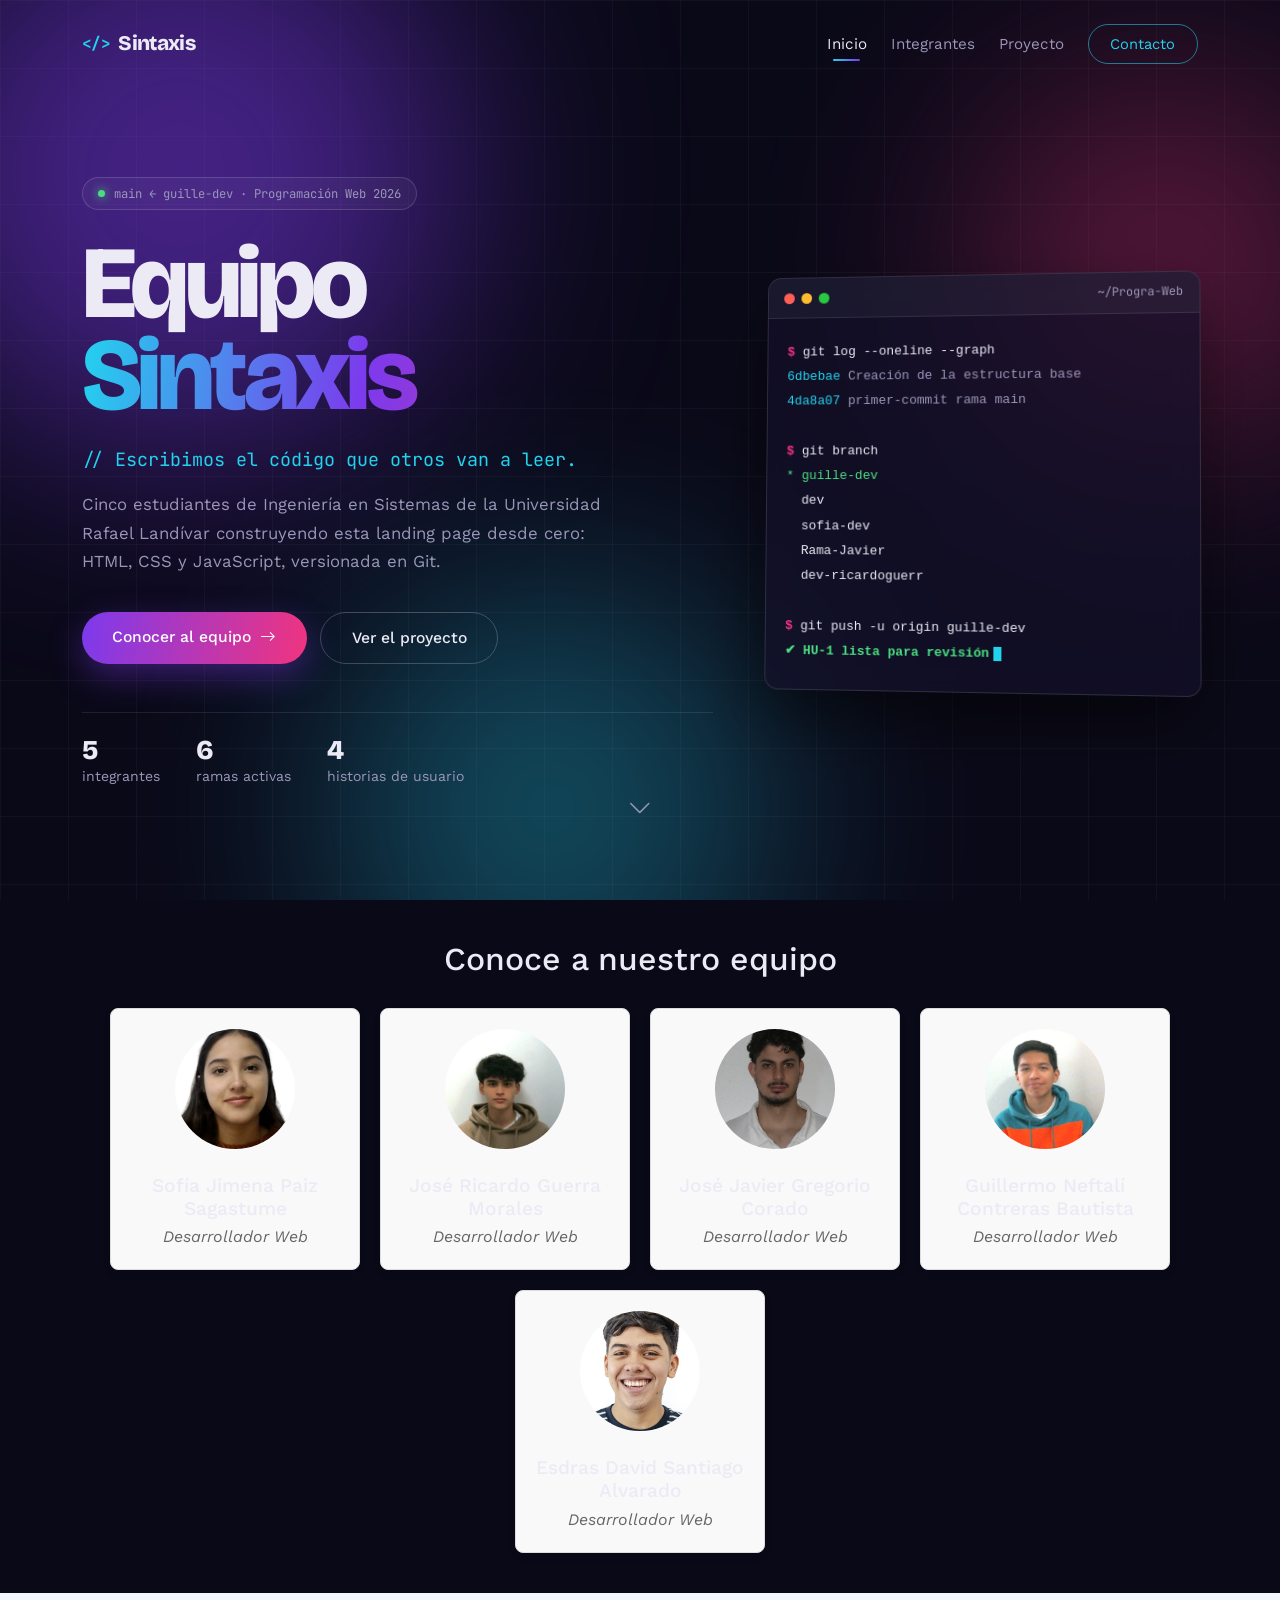
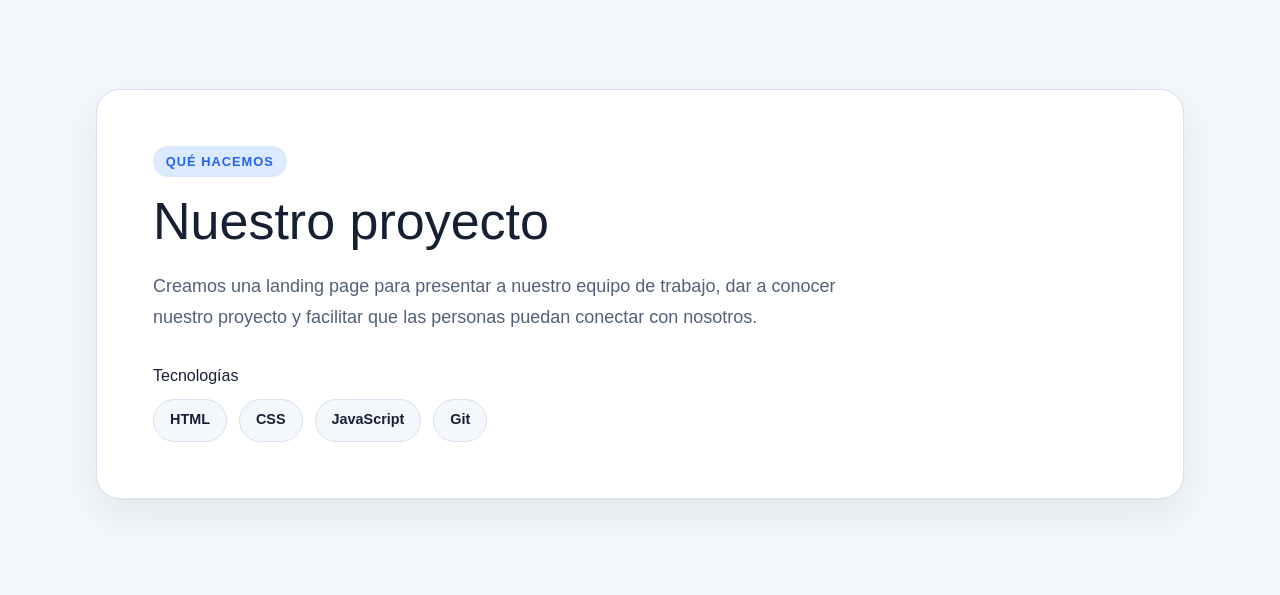
==== commit 0a7fc6f5: "Merge branch 'main' into guille-dev" ====
--- a/index.html
+++ b/index.html
@@ -1,27 +1,135 @@
 <!DOCTYPE html>
 <html lang="es">
-
 <head>
     <meta charset="UTF-8">
     <meta name="viewport" content="width=device-width, initial-scale=1.0">
-
-    <title>Landing Page | Equipo</title>
-
-    <!-- Hoja de estilos -->
+    <title>Equipo Sintaxis | Programación Web</title>
+
+    <!-- Tipografías -->
+    <link rel="preconnect" href="https://fonts.googleapis.com">
+    <link rel="preconnect" href="https://fonts.gstatic.com" crossorigin>
+    <link href="https://fonts.googleapis.com/css2?family=Bricolage+Grotesque:opsz,wght@12..96,600;12..96,800&family=JetBrains+Mono:wght@400;500;700&family=Work+Sans:wght@400;500&display=swap" rel="stylesheet">
+
+    <!-- Bootstrap 5 -->
+    <link href="https://cdn.jsdelivr.net/npm/bootstrap@5.3.3/dist/css/bootstrap.min.css" rel="stylesheet">
+    <link href="https://cdn.jsdelivr.net/npm/bootstrap-icons@1.11.3/font/bootstrap-icons.min.css" rel="stylesheet">
+
+    <!-- Hoja de estilos propia (va DESPUÉS de Bootstrap para poder sobrescribirlo) -->
     <link rel="stylesheet" href="css/styles.css">
 </head>
-
 <body>
-
     <!-- HU-1: Encabezado e inicio -->
-    <header id="inicio">
-        <!-- Aquí se desarrollará el navbar, nombre y lema del equipo -->
+    <header id="inicio" class="hero">
+
+        <!-- Manchas de color del fondo -->
+        <div class="aurora" aria-hidden="true">
+            <span class="aurora__mancha aurora__mancha--violeta"></span>
+            <span class="aurora__mancha aurora__mancha--cian"></span>
+            <span class="aurora__mancha aurora__mancha--magenta"></span>
+        </div>
+
+        <nav class="navbar navbar-expand-lg fixed-top nav-vidrio" id="navPrincipal">
+            <div class="container">
+
+                <a class="navbar-brand marca" href="#inicio">
+                    <span class="marca__signo">&lt;/&gt;</span>
+                    <span class="marca__texto">Sintaxis</span>
+                </a>
+
+                <button class="navbar-toggler nav-vidrio__toggler" type="button"
+                        data-bs-toggle="collapse" data-bs-target="#menuPrincipal"
+                        aria-controls="menuPrincipal" aria-expanded="false"
+                        aria-label="Abrir menú">
+                    <i class="bi bi-list"></i>
+                </button>
+
+                <div class="collapse navbar-collapse" id="menuPrincipal">
+                    <ul class="navbar-nav ms-auto align-items-lg-center gap-lg-2">
+                        <li class="nav-item"><a class="nav-link enlace-nav activo" href="#inicio">Inicio</a></li>
+                        <li class="nav-item"><a class="nav-link enlace-nav" href="#equipo">Integrantes</a></li>
+                        <li class="nav-item"><a class="nav-link enlace-nav" href="#proyecto">Proyecto</a></li>
+                        <li class="nav-item ms-lg-2">
+                            <a class="btn btn-contacto" href="#contacto">Contacto</a>
+                        </li>
+                    </ul>
+                </div>
+
+            </div>
+        </nav>
+
+        <div class="container hero__contenido">
+            <div class="row align-items-center g-5">
+
+                <div class="col-lg-7">
+                    <p class="hero__rotulo">
+                        <span class="hero__punto"></span>
+                        main &larr; guille-dev &middot; Programación Web 2026
+                    </p>
+
+                    <h1 class="hero__titulo">
+                        Equipo
+                        <span class="hero__titulo-degradado">Sintaxis</span>
+                    </h1>
+
+                    <p class="hero__lema">// Escribimos el código que otros van a leer.</p>
+
+                    <p class="hero__texto">
+                        Cinco estudiantes de Ingeniería en Sistemas de la Universidad Rafael Landívar
+                        construyendo esta landing page desde cero: HTML, CSS y JavaScript, versionada en Git.
+                    </p>
+
+                    <div class="hero__acciones">
+                        <a class="btn btn-principal" href="#equipo">
+                            Conocer al equipo <i class="bi bi-arrow-right ms-1"></i>
+                        </a>
+                        <a class="btn btn-fantasma" href="#proyecto">Ver el proyecto</a>
+                    </div>
+
+                    <ul class="hero__datos">
+                        <li><strong>5</strong> integrantes</li>
+                        <li><strong>6</strong> ramas activas</li>
+                        <li><strong>4</strong> historias de usuario</li>
+                    </ul>
+                </div>
+
+                <div class="col-lg-5">
+                    <div class="terminal">
+                        <div class="terminal__barra">
+                            <span class="terminal__punto terminal__punto--rojo"></span>
+                            <span class="terminal__punto terminal__punto--amarillo"></span>
+                            <span class="terminal__punto terminal__punto--verde"></span>
+                            <span class="terminal__ruta">~/Progra-Web</span>
+                        </div>
+                        <pre class="terminal__cuerpo"><code><span class="t-prompt">$</span> git log --oneline --graph
+<span class="t-hash">6dbebae</span> <span class="t-txt">Creación de la estructura base</span>
+<span class="t-hash">4da8a07</span> <span class="t-txt">primer-commit rama main</span>
+
+<span class="t-prompt">$</span> git branch
+<span class="t-rama">* guille-dev</span>
+  dev
+  sofia-dev
+  Rama-Javier
+  dev-ricardoguerr
+
+<span class="t-prompt">$</span> git push -u origin guille-dev
+<span class="t-ok">✔ HU-1 lista para revisión</span><span class="cursor"></span></code></pre>
+                    </div>
+                </div>
+
+            </div>
+
+            <a class="hero__scroll" href="#equipo" aria-label="Bajar a integrantes">
+                <i class="bi bi-chevron-down"></i>
+            </a>
+        </div>
+
     </header>
 
-
     <main>
-
         <!-- HU-2: Integrantes -->
+        <section id="equipo">
+            <!-- Aquí se desarrollarán las tarjetas de los 5 integrantes -->
+        </section>
         <section id="equipo" class="seccion-equipo">
         <h2>Conoce a nuestro equipo</h2>
         <div class="contenedor-tarjetas">
@@ -95,19 +203,16 @@
                 </p>
             </div>
         </section>
-
     </main>
-
-
     <!-- HU-4: Contacto -->
     <footer id="contacto">
         <!-- Aquí se desarrollarán los enlaces y datos de contacto -->
     </footer>
 
-
-    <!-- JavaScript -->
+    <!-- Bootstrap JS (necesario para el menú en celular) -->
+    <script src="https://cdn.jsdelivr.net/npm/bootstrap@5.3.3/dist/js/bootstrap.bundle.min.js"></script>
+    <!-- JavaScript propio -->
     <script src="js/script.js"></script>
-
 </body>
 
 </html>
--- a/css/styles.css
+++ b/css/styles.css
@@ -1,3 +1,483 @@
+/* ============================================================
+   BASE COMPARTIDA
+   Variables y ajustes globales. No borrar: lo usan todas las HU.
+   ============================================================ */
+
+:root {
+    --noche:     #0A0918;
+    --noche-2:   #131029;
+    --hueso:     #ECEAF5;
+    --pizarra:   #9A96B8;
+    --violeta:   #7C3AED;
+    --cian:      #22D3EE;
+    --magenta:   #F0347F;
+
+    --display: "Bricolage Grotesque", system-ui, sans-serif;
+    --texto:   "Work Sans", system-ui, sans-serif;
+    --mono:    "JetBrains Mono", ui-monospace, monospace;
+}
+
+* {
+    box-sizing: border-box;
+}
+
+html {
+    scroll-behavior: smooth;
+}
+
+body {
+    background-color: var(--noche);
+    color: var(--hueso);
+    font-family: var(--texto);
+    overflow-x: hidden;
+}
+
+:focus-visible {
+    outline: 2px solid var(--cian);
+    outline-offset: 3px;
+}
+
+/* ============================================================
+   HU-1: ENCABEZADO E INICIO   (Guillermo)
+   ============================================================ */
+
+/* --- Barra de navegación --- */
+
+.nav-vidrio {
+    padding-block: 1rem;
+    background-color: transparent;
+    border-bottom: 1px solid transparent;
+    transition: background-color 0.35s ease, border-color 0.35s ease, padding 0.35s ease;
+}
+
+.nav-vidrio.esta-abajo {
+    padding-block: 0.55rem;
+    background-color: rgba(10, 9, 24, 0.82);
+    backdrop-filter: blur(14px);
+    border-bottom-color: rgba(236, 234, 245, 0.1);
+}
+
+.marca {
+    display: inline-flex;
+    align-items: center;
+    gap: 0.5rem;
+    font-family: var(--display);
+    font-size: 1.3rem;
+    font-weight: 800;
+    letter-spacing: -0.03em;
+    color: var(--hueso);
+}
+
+.marca:hover {
+    color: var(--hueso);
+}
+
+.marca__signo {
+    font-family: var(--mono);
+    font-size: 1rem;
+    font-weight: 700;
+    color: var(--cian);
+}
+
+.nav-vidrio__toggler {
+    border: 1px solid rgba(236, 234, 245, 0.2);
+    color: var(--hueso);
+    font-size: 1.4rem;
+    line-height: 1;
+    padding: 0.25rem 0.6rem;
+}
+
+.nav-vidrio__toggler:focus {
+    box-shadow: none;
+}
+
+.navbar-collapse {
+    padding-block: 0.5rem;
+}
+
+.enlace-nav {
+    position: relative;
+    color: var(--pizarra);
+    font-size: 0.95rem;
+    padding-inline: 0.9rem;
+    transition: color 0.2s ease;
+}
+
+.enlace-nav:hover,
+.enlace-nav:focus {
+    color: var(--hueso);
+}
+
+.enlace-nav.activo {
+    color: var(--hueso);
+}
+
+.enlace-nav.activo::after {
+    content: "";
+    position: absolute;
+    left: 0.9rem;
+    right: 0.9rem;
+    bottom: 0.15rem;
+    height: 2px;
+    border-radius: 2px;
+    background: linear-gradient(90deg, var(--cian), var(--violeta));
+}
+
+.btn-contacto {
+    padding: 0.5rem 1.35rem;
+    border: 1px solid rgba(34, 211, 238, 0.55);
+    border-radius: 999px;
+    color: var(--cian);
+    font-size: 0.92rem;
+    transition: background-color 0.25s ease, color 0.25s ease, box-shadow 0.25s ease;
+}
+
+.btn-contacto:hover {
+    background-color: var(--cian);
+    color: var(--noche);
+    box-shadow: 0 0 24px rgba(34, 211, 238, 0.45);
+}
+
+/* --- Portada --- */
+
+.hero {
+    position: relative;
+    display: flex;
+    align-items: center;
+    min-height: 100vh;
+    padding-block: 8rem 4rem;
+    overflow: hidden;
+    background-image:
+        linear-gradient(rgba(236, 234, 245, 0.035) 1px, transparent 1px),
+        linear-gradient(90deg, rgba(236, 234, 245, 0.035) 1px, transparent 1px);
+    background-size: 68px 68px;
+}
+
+.aurora {
+    position: absolute;
+    inset: 0;
+    pointer-events: none;
+}
+
+.aurora__mancha {
+    position: absolute;
+    border-radius: 50%;
+    filter: blur(110px);
+    opacity: 0.5;
+    animation: flotar 16s ease-in-out infinite;
+}
+
+.aurora__mancha--violeta {
+    width: 44vw;
+    height: 44vw;
+    top: -12%;
+    left: -8%;
+    background-color: var(--violeta);
+}
+
+.aurora__mancha--cian {
+    width: 34vw;
+    height: 34vw;
+    bottom: -14%;
+    left: 26%;
+    background-color: var(--cian);
+    opacity: 0.32;
+    animation-delay: -6s;
+}
+
+.aurora__mancha--magenta {
+    width: 30vw;
+    height: 30vw;
+    top: 8%;
+    right: -6%;
+    background-color: var(--magenta);
+    opacity: 0.34;
+    animation-delay: -11s;
+}
+
+@keyframes flotar {
+    0%, 100% { transform: translate3d(0, 0, 0) scale(1); }
+    50%      { transform: translate3d(3%, 6%, 0) scale(1.12); }
+}
+
+.hero__contenido {
+    position: relative;
+    z-index: 2;
+}
+
+.hero__rotulo {
+    display: inline-flex;
+    align-items: center;
+    gap: 0.55rem;
+    margin-bottom: 1.75rem;
+    padding: 0.4rem 0.95rem;
+    border: 1px solid rgba(236, 234, 245, 0.16);
+    border-radius: 999px;
+    background-color: rgba(236, 234, 245, 0.04);
+    font-family: var(--mono);
+    font-size: 0.76rem;
+    color: var(--pizarra);
+}
+
+.hero__punto {
+    width: 7px;
+    height: 7px;
+    border-radius: 50%;
+    background-color: #4ADE80;
+    box-shadow: 0 0 10px #4ADE80;
+    animation: latir 2.4s ease-in-out infinite;
+}
+
+@keyframes latir {
+    50% { opacity: 0.35; }
+}
+
+.hero__titulo {
+    margin: 0;
+    font-family: var(--display);
+    font-size: clamp(3.2rem, 8vw, 6.5rem);
+    font-weight: 800;
+    line-height: 0.9;
+    letter-spacing: -0.045em;
+}
+
+.hero__titulo-degradado {
+    display: block;
+    background: linear-gradient(100deg, var(--cian), var(--violeta) 45%, var(--magenta));
+    -webkit-background-clip: text;
+    background-clip: text;
+    color: transparent;
+}
+
+.hero__lema {
+    margin-top: 1.5rem;
+    margin-bottom: 0;
+    font-family: var(--mono);
+    font-size: clamp(0.95rem, 1.8vw, 1.15rem);
+    color: var(--cian);
+}
+
+.hero__texto {
+    max-width: 52ch;
+    margin-top: 1rem;
+    color: var(--pizarra);
+    font-size: 1.05rem;
+    line-height: 1.7;
+}
+
+.hero__acciones {
+    display: flex;
+    flex-wrap: wrap;
+    gap: 0.85rem;
+    margin-top: 2.25rem;
+}
+
+.btn-principal,
+.btn-fantasma {
+    padding: 0.85rem 1.9rem;
+    border-radius: 999px;
+    font-size: 0.98rem;
+    font-weight: 500;
+    transition: transform 0.22s ease, box-shadow 0.22s ease, background-color 0.22s ease;
+}
+
+.btn-principal {
+    background: linear-gradient(100deg, var(--violeta), var(--magenta));
+    border: none;
+    color: #fff;
+    box-shadow: 0 12px 34px rgba(124, 58, 237, 0.4);
+}
+
+.btn-principal:hover {
+    transform: translateY(-3px);
+    color: #fff;
+    box-shadow: 0 18px 44px rgba(240, 52, 127, 0.5);
+}
+
+.btn-fantasma {
+    border: 1px solid rgba(236, 234, 245, 0.22);
+    color: var(--hueso);
+}
+
+.btn-fantasma:hover {
+    transform: translateY(-3px);
+    background-color: rgba(236, 234, 245, 0.07);
+    color: var(--hueso);
+}
+
+.hero__datos {
+    display: flex;
+    flex-wrap: wrap;
+    gap: 2.25rem;
+    margin: 3rem 0 0;
+    padding: 1.4rem 0 0;
+    border-top: 1px solid rgba(236, 234, 245, 0.1);
+    list-style: none;
+    font-size: 0.88rem;
+    color: var(--pizarra);
+}
+
+.hero__datos strong {
+    display: block;
+    font-family: var(--display);
+    font-size: 1.7rem;
+    font-weight: 800;
+    color: var(--hueso);
+    line-height: 1.1;
+}
+
+/* --- Ventana de terminal --- */
+
+.terminal {
+    border: 1px solid rgba(236, 234, 245, 0.14);
+    border-radius: 14px;
+    background-color: rgba(19, 16, 41, 0.72);
+    backdrop-filter: blur(12px);
+    box-shadow: 0 30px 70px rgba(0, 0, 0, 0.55);
+    overflow: hidden;
+    transform: perspective(1200px) rotateY(-6deg) rotateX(2deg);
+    transition: transform 0.5s ease;
+}
+
+.terminal:hover {
+    transform: perspective(1200px) rotateY(0deg) rotateX(0deg);
+}
+
+.terminal__barra {
+    display: flex;
+    align-items: center;
+    gap: 0.45rem;
+    padding: 0.7rem 1rem;
+    border-bottom: 1px solid rgba(236, 234, 245, 0.1);
+    background-color: rgba(236, 234, 245, 0.04);
+}
+
+.terminal__punto {
+    width: 11px;
+    height: 11px;
+    border-radius: 50%;
+}
+
+.terminal__punto--rojo     { background-color: #FF5F57; }
+.terminal__punto--amarillo { background-color: #FEBC2E; }
+.terminal__punto--verde    { background-color: #28C840; }
+
+.terminal__ruta {
+    margin-left: auto;
+    font-family: var(--mono);
+    font-size: 0.74rem;
+    color: var(--pizarra);
+}
+
+.terminal__cuerpo {
+    margin: 0;
+    padding: 1.35rem 1.25rem 1.6rem;
+    font-family: var(--mono);
+    font-size: 0.82rem;
+    line-height: 1.85;
+    color: var(--hueso);
+    white-space: pre-wrap;
+}
+
+.t-prompt { color: var(--magenta); font-weight: 700; }
+.t-hash   { color: var(--cian); }
+.t-txt    { color: var(--pizarra); }
+.t-rama   { color: #4ADE80; }
+.t-ok     { color: #4ADE80; font-weight: 700; }
+
+.cursor {
+    display: inline-block;
+    width: 8px;
+    height: 1.05em;
+    margin-left: 4px;
+    vertical-align: text-bottom;
+    background-color: var(--cian);
+    animation: parpadeo 1.1s steps(2) infinite;
+}
+
+@keyframes parpadeo {
+    50% { opacity: 0; }
+}
+
+/* --- Flecha de bajada --- */
+
+.hero__scroll {
+    position: absolute;
+    left: 50%;
+    bottom: -2.5rem;
+    transform: translateX(-50%);
+    color: var(--pizarra);
+    font-size: 1.5rem;
+    animation: rebotar 2s ease-in-out infinite;
+}
+
+.hero__scroll:hover {
+    color: var(--cian);
+}
+
+@keyframes rebotar {
+    0%, 100% { transform: translate(-50%, 0); }
+    50%      { transform: translate(-50%, 9px); }
+}
+
+/* --- Responsive --- */
+
+@media (max-width: 991px) {
+    .navbar-collapse {
+        margin-top: 0.75rem;
+        padding: 1rem 1.15rem;
+        border: 1px solid rgba(236, 234, 245, 0.12);
+        border-radius: 14px;
+        background-color: rgba(10, 9, 24, 0.95);
+        backdrop-filter: blur(14px);
+    }
+
+    .enlace-nav {
+        padding-inline: 0;
+    }
+
+    .enlace-nav.activo::after {
+        left: 0;
+        right: auto;
+        width: 26px;
+    }
+
+    .btn-contacto {
+        display: inline-block;
+        margin-top: 0.65rem;
+    }
+
+    .terminal {
+        transform: none;
+        margin-top: 1rem;
+    }
+
+    .hero__scroll {
+        display: none;
+    }
+}
+
+@media (max-width: 575px) {
+    .hero__datos {
+        gap: 1.5rem;
+    }
+
+    .hero__acciones .btn {
+        width: 100%;
+        text-align: center;
+    }
+}
+
+@media (prefers-reduced-motion: reduce) {
+    html { scroll-behavior: auto; }
+    .aurora__mancha,
+    .hero__punto,
+    .cursor,
+    .hero__scroll { animation: none; }
+    * { transition-duration: 0.01ms !important; }
+}
+
+/* ===== Fin HU-1. Compañeros: agreguen sus estilos abajo. ===== */
 #proyecto {
     --proyecto-fondo: #f4f7fb;
     --proyecto-superficie: #ffffff;
@@ -139,4 +619,4 @@
     color: #666;
     font-style: italic;
     margin: 0;
-}+}
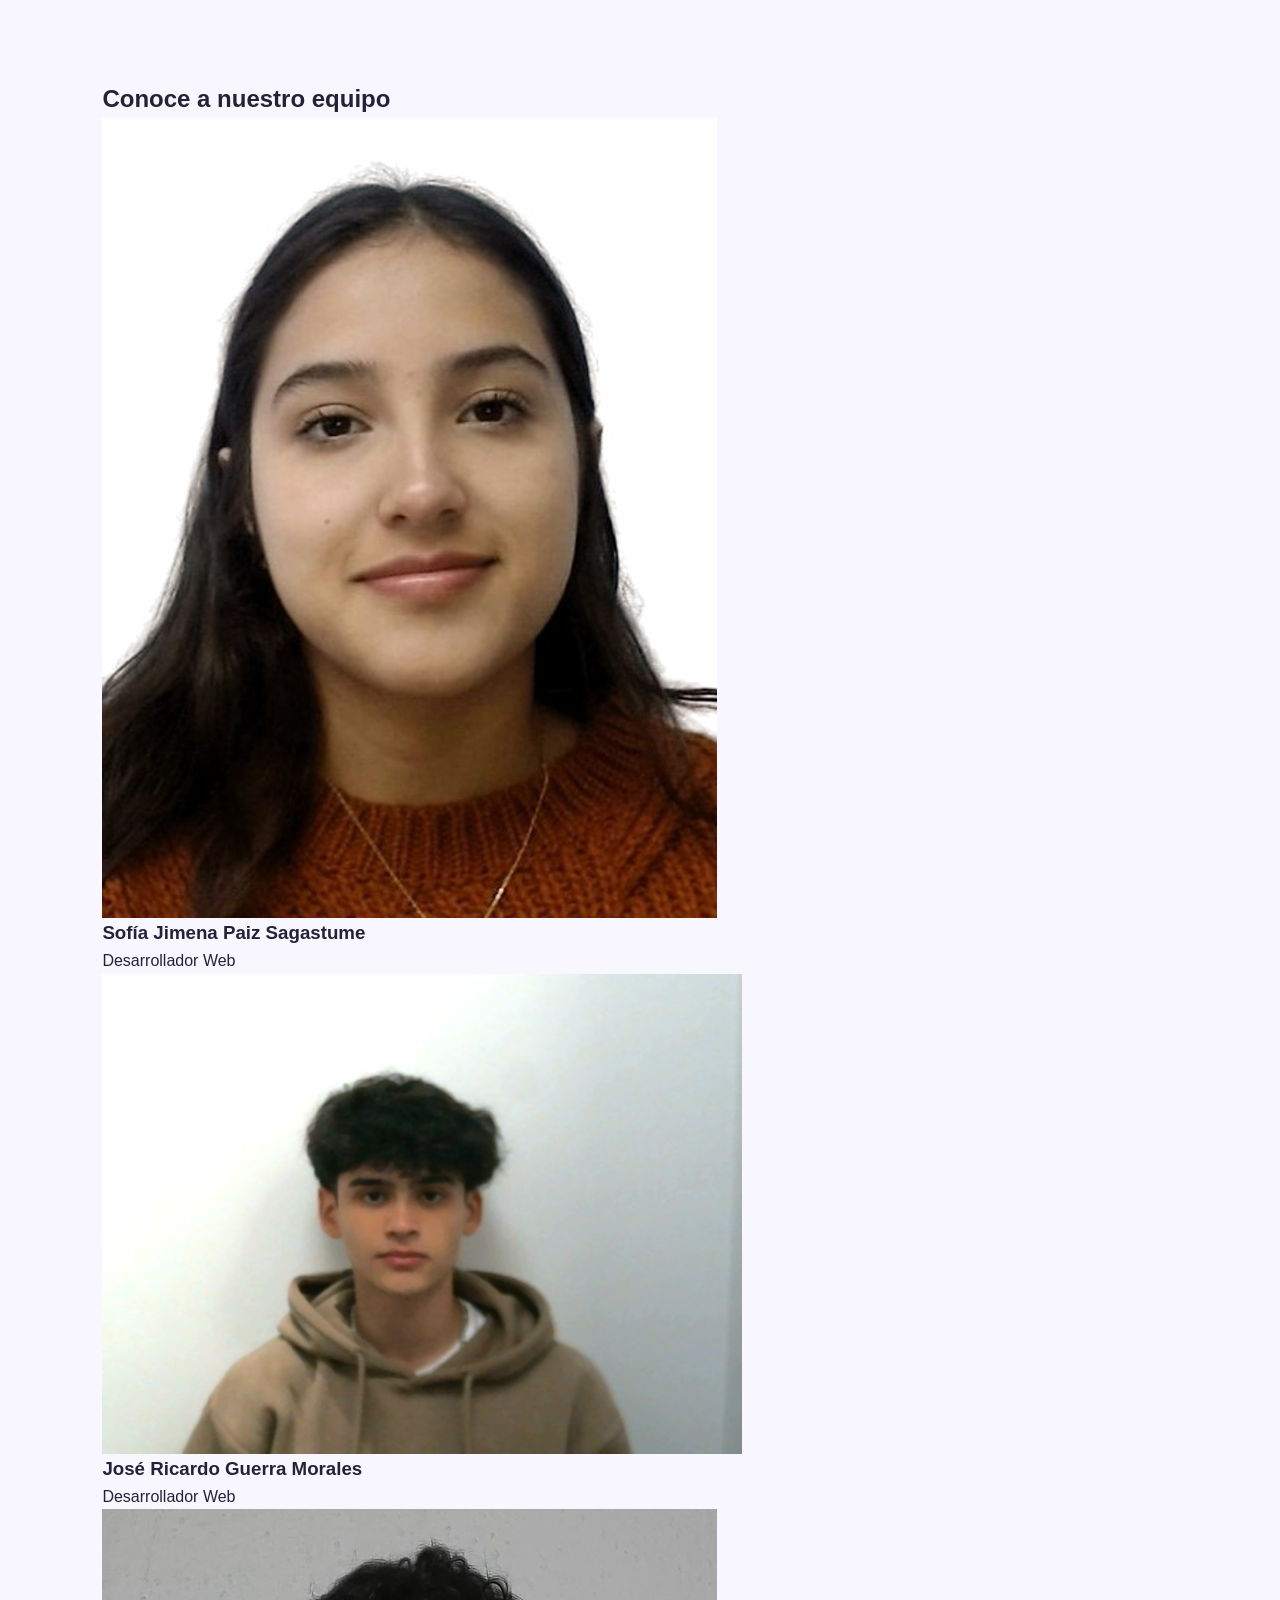
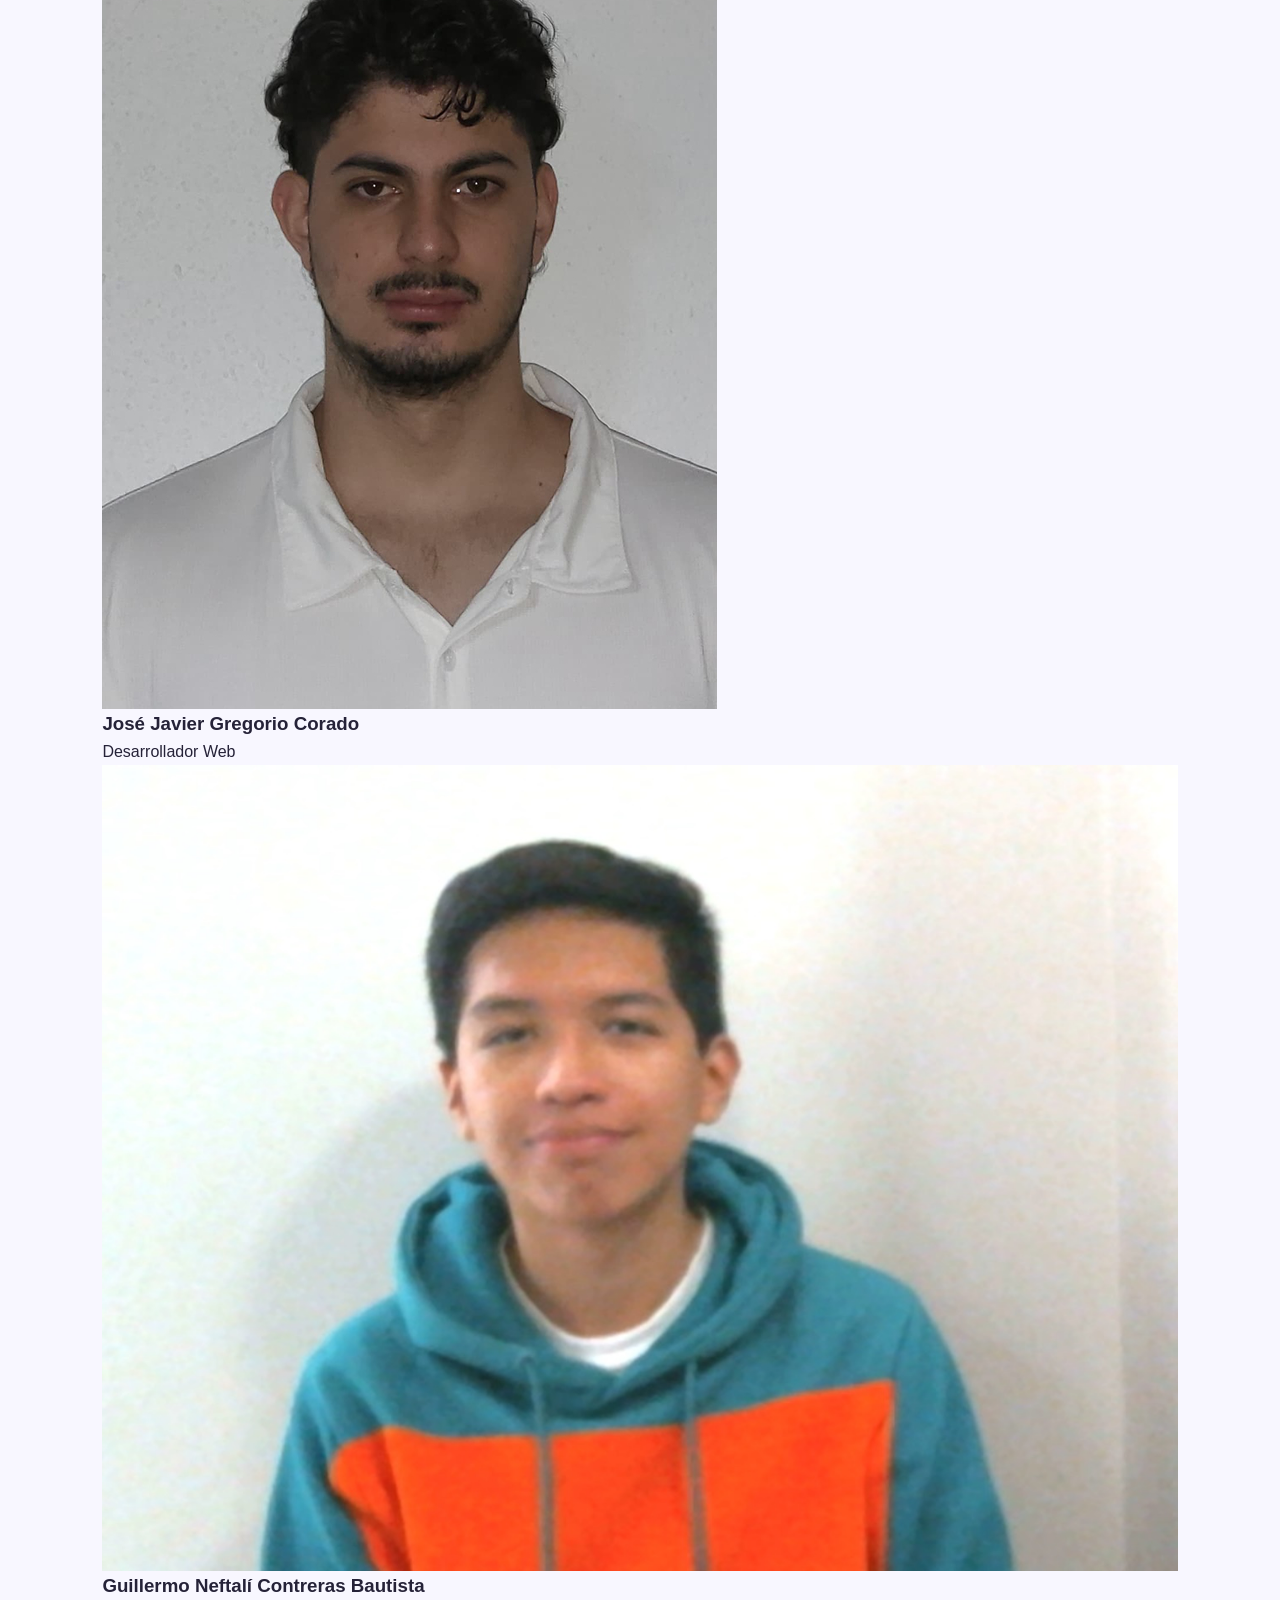
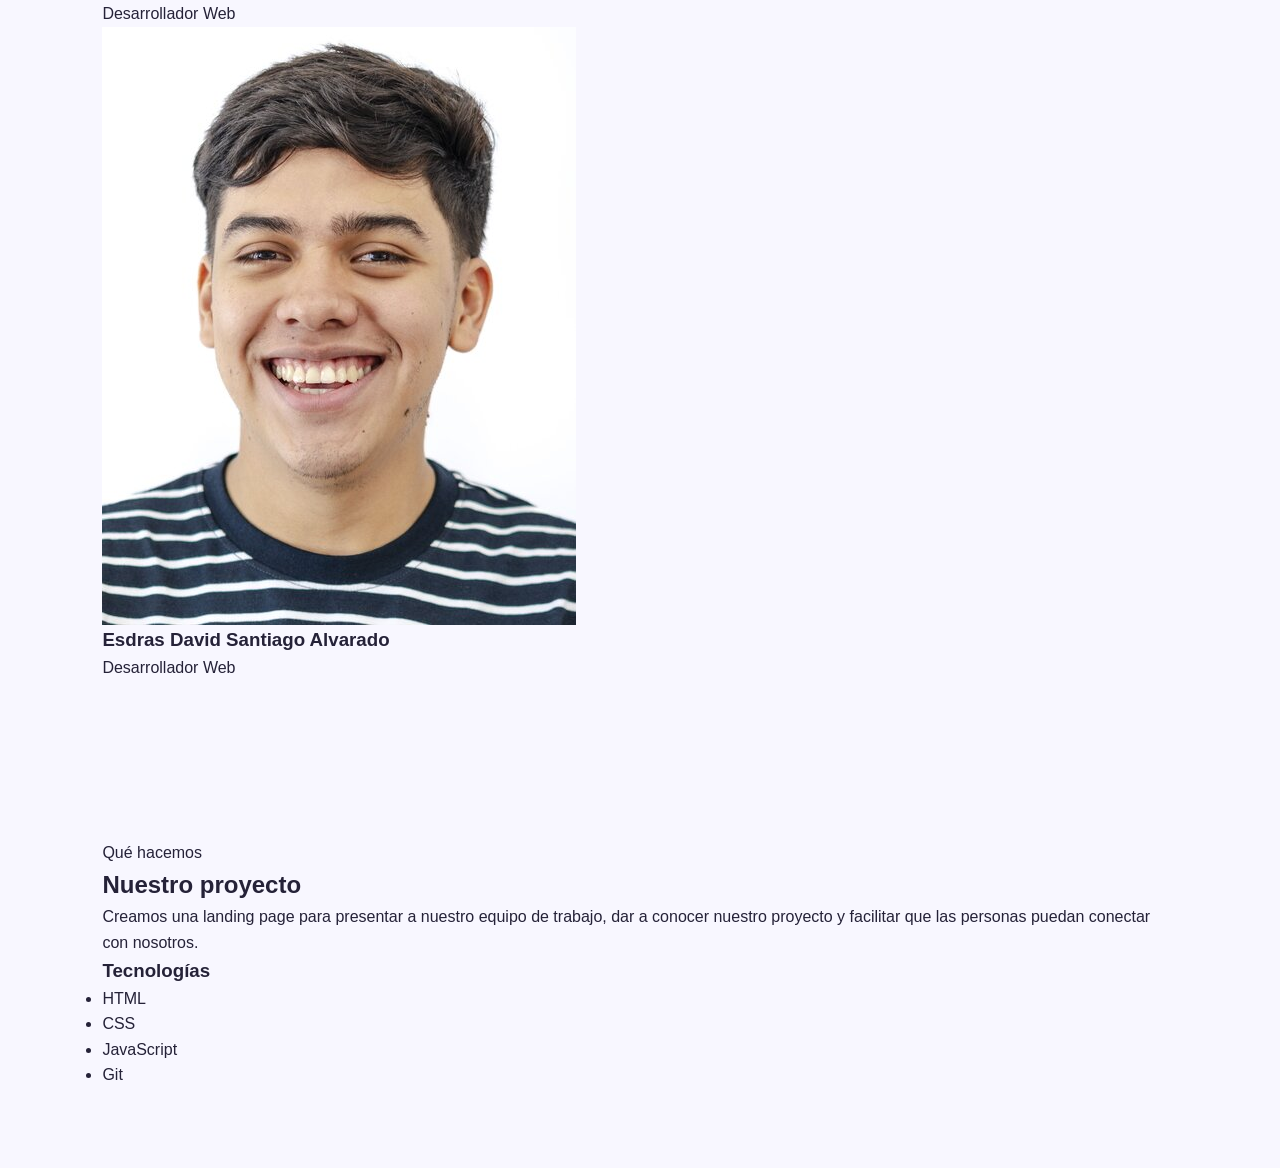
==== commit 7db3e8db: "Integración del main" ====
--- a/index.html
+++ b/index.html
@@ -1,135 +1,27 @@
 <!DOCTYPE html>
 <html lang="es">
+
 <head>
     <meta charset="UTF-8">
     <meta name="viewport" content="width=device-width, initial-scale=1.0">
-    <title>Equipo Sintaxis | Programación Web</title>
 
-    <!-- Tipografías -->
-    <link rel="preconnect" href="https://fonts.googleapis.com">
-    <link rel="preconnect" href="https://fonts.gstatic.com" crossorigin>
-    <link href="https://fonts.googleapis.com/css2?family=Bricolage+Grotesque:opsz,wght@12..96,600;12..96,800&family=JetBrains+Mono:wght@400;500;700&family=Work+Sans:wght@400;500&display=swap" rel="stylesheet">
+    <title>Landing Page | Equipo</title>
 
-    <!-- Bootstrap 5 -->
-    <link href="https://cdn.jsdelivr.net/npm/bootstrap@5.3.3/dist/css/bootstrap.min.css" rel="stylesheet">
-    <link href="https://cdn.jsdelivr.net/npm/bootstrap-icons@1.11.3/font/bootstrap-icons.min.css" rel="stylesheet">
-
-    <!-- Hoja de estilos propia (va DESPUÉS de Bootstrap para poder sobrescribirlo) -->
+    <!-- Hoja de estilos -->
     <link rel="stylesheet" href="css/styles.css">
 </head>
+
 <body>
+
     <!-- HU-1: Encabezado e inicio -->
-    <header id="inicio" class="hero">
-
-        <!-- Manchas de color del fondo -->
-        <div class="aurora" aria-hidden="true">
-            <span class="aurora__mancha aurora__mancha--violeta"></span>
-            <span class="aurora__mancha aurora__mancha--cian"></span>
-            <span class="aurora__mancha aurora__mancha--magenta"></span>
-        </div>
-
-        <nav class="navbar navbar-expand-lg fixed-top nav-vidrio" id="navPrincipal">
-            <div class="container">
-
-                <a class="navbar-brand marca" href="#inicio">
-                    <span class="marca__signo">&lt;/&gt;</span>
-                    <span class="marca__texto">Sintaxis</span>
-                </a>
-
-                <button class="navbar-toggler nav-vidrio__toggler" type="button"
-                        data-bs-toggle="collapse" data-bs-target="#menuPrincipal"
-                        aria-controls="menuPrincipal" aria-expanded="false"
-                        aria-label="Abrir menú">
-                    <i class="bi bi-list"></i>
-                </button>
-
-                <div class="collapse navbar-collapse" id="menuPrincipal">
-                    <ul class="navbar-nav ms-auto align-items-lg-center gap-lg-2">
-                        <li class="nav-item"><a class="nav-link enlace-nav activo" href="#inicio">Inicio</a></li>
-                        <li class="nav-item"><a class="nav-link enlace-nav" href="#equipo">Integrantes</a></li>
-                        <li class="nav-item"><a class="nav-link enlace-nav" href="#proyecto">Proyecto</a></li>
-                        <li class="nav-item ms-lg-2">
-                            <a class="btn btn-contacto" href="#contacto">Contacto</a>
-                        </li>
-                    </ul>
-                </div>
-
-            </div>
-        </nav>
-
-        <div class="container hero__contenido">
-            <div class="row align-items-center g-5">
-
-                <div class="col-lg-7">
-                    <p class="hero__rotulo">
-                        <span class="hero__punto"></span>
-                        main &larr; guille-dev &middot; Programación Web 2026
-                    </p>
-
-                    <h1 class="hero__titulo">
-                        Equipo
-                        <span class="hero__titulo-degradado">Sintaxis</span>
-                    </h1>
-
-                    <p class="hero__lema">// Escribimos el código que otros van a leer.</p>
-
-                    <p class="hero__texto">
-                        Cinco estudiantes de Ingeniería en Sistemas de la Universidad Rafael Landívar
-                        construyendo esta landing page desde cero: HTML, CSS y JavaScript, versionada en Git.
-                    </p>
-
-                    <div class="hero__acciones">
-                        <a class="btn btn-principal" href="#equipo">
-                            Conocer al equipo <i class="bi bi-arrow-right ms-1"></i>
-                        </a>
-                        <a class="btn btn-fantasma" href="#proyecto">Ver el proyecto</a>
-                    </div>
-
-                    <ul class="hero__datos">
-                        <li><strong>5</strong> integrantes</li>
-                        <li><strong>6</strong> ramas activas</li>
-                        <li><strong>4</strong> historias de usuario</li>
-                    </ul>
-                </div>
-
-                <div class="col-lg-5">
-                    <div class="terminal">
-                        <div class="terminal__barra">
-                            <span class="terminal__punto terminal__punto--rojo"></span>
-                            <span class="terminal__punto terminal__punto--amarillo"></span>
-                            <span class="terminal__punto terminal__punto--verde"></span>
-                            <span class="terminal__ruta">~/Progra-Web</span>
-                        </div>
-                        <pre class="terminal__cuerpo"><code><span class="t-prompt">$</span> git log --oneline --graph
-<span class="t-hash">6dbebae</span> <span class="t-txt">Creación de la estructura base</span>
-<span class="t-hash">4da8a07</span> <span class="t-txt">primer-commit rama main</span>
-
-<span class="t-prompt">$</span> git branch
-<span class="t-rama">* guille-dev</span>
-  dev
-  sofia-dev
-  Rama-Javier
-  dev-ricardoguerr
-
-<span class="t-prompt">$</span> git push -u origin guille-dev
-<span class="t-ok">✔ HU-1 lista para revisión</span><span class="cursor"></span></code></pre>
-                    </div>
-                </div>
-
-            </div>
-
-            <a class="hero__scroll" href="#equipo" aria-label="Bajar a integrantes">
-                <i class="bi bi-chevron-down"></i>
-            </a>
-        </div>
-
+    <header id="inicio">
+        <!-- Aquí se desarrollará el navbar, nombre y lema del equipo -->
     </header>
 
+
     <main>
+
         <!-- HU-2: Integrantes -->
-        <section id="equipo">
-            <!-- Aquí se desarrollarán las tarjetas de los 5 integrantes -->
-        </section>
         <section id="equipo" class="seccion-equipo">
         <h2>Conoce a nuestro equipo</h2>
         <div class="contenedor-tarjetas">
@@ -203,16 +95,19 @@
                 </p>
             </div>
         </section>
+
     </main>
+
+
     <!-- HU-4: Contacto -->
     <footer id="contacto">
         <!-- Aquí se desarrollarán los enlaces y datos de contacto -->
     </footer>
 
-    <!-- Bootstrap JS (necesario para el menú en celular) -->
-    <script src="https://cdn.jsdelivr.net/npm/bootstrap@5.3.3/dist/js/bootstrap.bundle.min.js"></script>
-    <!-- JavaScript propio -->
+
+    <!-- JavaScript -->
     <script src="js/script.js"></script>
+
 </body>
 
 </html>
--- a/css/styles.css
+++ b/css/styles.css
@@ -1,483 +1,102 @@
-/* ============================================================
-   BASE COMPARTIDA
-   Variables y ajustes globales. No borrar: lo usan todas las HU.
-   ============================================================ */
-
+/* ----------------------------------------
+   SOFIA - DISEÑO GENERAL Y RESPONSIVE
+   ---------------------------------------- */
+
+/* Variables generales del diseño */
 :root {
-    --noche:     #0A0918;
-    --noche-2:   #131029;
-    --hueso:     #ECEAF5;
-    --pizarra:   #9A96B8;
-    --violeta:   #7C3AED;
-    --cian:      #22D3EE;
-    --magenta:   #F0347F;
-
-    --display: "Bricolage Grotesque", system-ui, sans-serif;
-    --texto:   "Work Sans", system-ui, sans-serif;
-    --mono:    "JetBrains Mono", ui-monospace, monospace;
-}
-
+    --color-primary: #6c63ff;
+    --color-secondary: #a78bfa;
+    --color-background: #f8f7ff;
+    --color-surface: #ffffff;
+    --color-text: #252238;
+    --color-text-light: #6b6780;
+
+    --border-radius: 16px;
+    --transition: 0.3s ease;
+}
+
+/* Reset general */
 * {
+    margin: 0;
+    padding: 0;
     box-sizing: border-box;
 }
 
+/* Comportamiento general */
 html {
     scroll-behavior: smooth;
 }
 
 body {
-    background-color: var(--noche);
-    color: var(--hueso);
-    font-family: var(--texto);
-    overflow-x: hidden;
-}
-
-:focus-visible {
-    outline: 2px solid var(--cian);
-    outline-offset: 3px;
-}
-
-/* ============================================================
-   HU-1: ENCABEZADO E INICIO   (Guillermo)
-   ============================================================ */
-
-/* --- Barra de navegación --- */
-
-.nav-vidrio {
-    padding-block: 1rem;
-    background-color: transparent;
-    border-bottom: 1px solid transparent;
-    transition: background-color 0.35s ease, border-color 0.35s ease, padding 0.35s ease;
-}
-
-.nav-vidrio.esta-abajo {
-    padding-block: 0.55rem;
-    background-color: rgba(10, 9, 24, 0.82);
-    backdrop-filter: blur(14px);
-    border-bottom-color: rgba(236, 234, 245, 0.1);
-}
-
-.marca {
-    display: inline-flex;
-    align-items: center;
-    gap: 0.5rem;
-    font-family: var(--display);
-    font-size: 1.3rem;
-    font-weight: 800;
-    letter-spacing: -0.03em;
-    color: var(--hueso);
-}
-
-.marca:hover {
-    color: var(--hueso);
-}
-
-.marca__signo {
-    font-family: var(--mono);
-    font-size: 1rem;
-    font-weight: 700;
-    color: var(--cian);
-}
-
-.nav-vidrio__toggler {
-    border: 1px solid rgba(236, 234, 245, 0.2);
-    color: var(--hueso);
-    font-size: 1.4rem;
-    line-height: 1;
-    padding: 0.25rem 0.6rem;
-}
-
-.nav-vidrio__toggler:focus {
-    box-shadow: none;
-}
-
-.navbar-collapse {
-    padding-block: 0.5rem;
-}
-
-.enlace-nav {
-    position: relative;
-    color: var(--pizarra);
-    font-size: 0.95rem;
-    padding-inline: 0.9rem;
-    transition: color 0.2s ease;
-}
-
-.enlace-nav:hover,
-.enlace-nav:focus {
-    color: var(--hueso);
-}
-
-.enlace-nav.activo {
-    color: var(--hueso);
-}
-
-.enlace-nav.activo::after {
-    content: "";
-    position: absolute;
-    left: 0.9rem;
-    right: 0.9rem;
-    bottom: 0.15rem;
-    height: 2px;
-    border-radius: 2px;
-    background: linear-gradient(90deg, var(--cian), var(--violeta));
-}
-
-.btn-contacto {
-    padding: 0.5rem 1.35rem;
-    border: 1px solid rgba(34, 211, 238, 0.55);
-    border-radius: 999px;
-    color: var(--cian);
-    font-size: 0.92rem;
-    transition: background-color 0.25s ease, color 0.25s ease, box-shadow 0.25s ease;
-}
-
-.btn-contacto:hover {
-    background-color: var(--cian);
-    color: var(--noche);
-    box-shadow: 0 0 24px rgba(34, 211, 238, 0.45);
-}
-
-/* --- Portada --- */
-
-.hero {
-    position: relative;
-    display: flex;
-    align-items: center;
-    min-height: 100vh;
-    padding-block: 8rem 4rem;
+    font-family: Arial, Helvetica, sans-serif;
+    background-color: var(--color-background);
+    color: var(--color-text);
+    line-height: 1.6;
+}
+
+/* Imágenes adaptables */
+img {
+    max-width: 100%;
+    height: auto;
+    display: block;
+}
+
+/* Enlaces */
+a {
+    color: inherit;
+    text-decoration: none;
+    transition: var(--transition);
+}
+
+/* Botones */
+button {
+    font: inherit;
+    cursor: pointer;
+    border: none;
+    transition: var(--transition);
+}
+
+/* Secciones generales */
+section {
+    width: 100%;
+    padding: 80px 8%;
+}
+
+/* Contenido principal */
+main {
+    width: 100%;
     overflow: hidden;
-    background-image:
-        linear-gradient(rgba(236, 234, 245, 0.035) 1px, transparent 1px),
-        linear-gradient(90deg, rgba(236, 234, 245, 0.035) 1px, transparent 1px);
-    background-size: 68px 68px;
-}
-
-.aurora {
-    position: absolute;
-    inset: 0;
-    pointer-events: none;
-}
-
-.aurora__mancha {
-    position: absolute;
-    border-radius: 50%;
-    filter: blur(110px);
-    opacity: 0.5;
-    animation: flotar 16s ease-in-out infinite;
-}
-
-.aurora__mancha--violeta {
-    width: 44vw;
-    height: 44vw;
-    top: -12%;
-    left: -8%;
-    background-color: var(--violeta);
-}
-
-.aurora__mancha--cian {
-    width: 34vw;
-    height: 34vw;
-    bottom: -14%;
-    left: 26%;
-    background-color: var(--cian);
-    opacity: 0.32;
-    animation-delay: -6s;
-}
-
-.aurora__mancha--magenta {
-    width: 30vw;
-    height: 30vw;
-    top: 8%;
-    right: -6%;
-    background-color: var(--magenta);
-    opacity: 0.34;
-    animation-delay: -11s;
-}
-
-@keyframes flotar {
-    0%, 100% { transform: translate3d(0, 0, 0) scale(1); }
-    50%      { transform: translate3d(3%, 6%, 0) scale(1.12); }
-}
-
-.hero__contenido {
-    position: relative;
-    z-index: 2;
-}
-
-.hero__rotulo {
-    display: inline-flex;
-    align-items: center;
-    gap: 0.55rem;
-    margin-bottom: 1.75rem;
-    padding: 0.4rem 0.95rem;
-    border: 1px solid rgba(236, 234, 245, 0.16);
-    border-radius: 999px;
-    background-color: rgba(236, 234, 245, 0.04);
-    font-family: var(--mono);
-    font-size: 0.76rem;
-    color: var(--pizarra);
-}
-
-.hero__punto {
-    width: 7px;
-    height: 7px;
-    border-radius: 50%;
-    background-color: #4ADE80;
-    box-shadow: 0 0 10px #4ADE80;
-    animation: latir 2.4s ease-in-out infinite;
-}
-
-@keyframes latir {
-    50% { opacity: 0.35; }
-}
-
-.hero__titulo {
-    margin: 0;
-    font-family: var(--display);
-    font-size: clamp(3.2rem, 8vw, 6.5rem);
-    font-weight: 800;
-    line-height: 0.9;
-    letter-spacing: -0.045em;
-}
-
-.hero__titulo-degradado {
-    display: block;
-    background: linear-gradient(100deg, var(--cian), var(--violeta) 45%, var(--magenta));
-    -webkit-background-clip: text;
-    background-clip: text;
-    color: transparent;
-}
-
-.hero__lema {
-    margin-top: 1.5rem;
-    margin-bottom: 0;
-    font-family: var(--mono);
-    font-size: clamp(0.95rem, 1.8vw, 1.15rem);
-    color: var(--cian);
-}
-
-.hero__texto {
-    max-width: 52ch;
-    margin-top: 1rem;
-    color: var(--pizarra);
-    font-size: 1.05rem;
-    line-height: 1.7;
-}
-
-.hero__acciones {
-    display: flex;
-    flex-wrap: wrap;
-    gap: 0.85rem;
-    margin-top: 2.25rem;
-}
-
-.btn-principal,
-.btn-fantasma {
-    padding: 0.85rem 1.9rem;
-    border-radius: 999px;
-    font-size: 0.98rem;
-    font-weight: 500;
-    transition: transform 0.22s ease, box-shadow 0.22s ease, background-color 0.22s ease;
-}
-
-.btn-principal {
-    background: linear-gradient(100deg, var(--violeta), var(--magenta));
-    border: none;
-    color: #fff;
-    box-shadow: 0 12px 34px rgba(124, 58, 237, 0.4);
-}
-
-.btn-principal:hover {
-    transform: translateY(-3px);
-    color: #fff;
-    box-shadow: 0 18px 44px rgba(240, 52, 127, 0.5);
-}
-
-.btn-fantasma {
-    border: 1px solid rgba(236, 234, 245, 0.22);
-    color: var(--hueso);
-}
-
-.btn-fantasma:hover {
-    transform: translateY(-3px);
-    background-color: rgba(236, 234, 245, 0.07);
-    color: var(--hueso);
-}
-
-.hero__datos {
-    display: flex;
-    flex-wrap: wrap;
-    gap: 2.25rem;
-    margin: 3rem 0 0;
-    padding: 1.4rem 0 0;
-    border-top: 1px solid rgba(236, 234, 245, 0.1);
-    list-style: none;
-    font-size: 0.88rem;
-    color: var(--pizarra);
-}
-
-.hero__datos strong {
-    display: block;
-    font-family: var(--display);
-    font-size: 1.7rem;
-    font-weight: 800;
-    color: var(--hueso);
-    line-height: 1.1;
-}
-
-/* --- Ventana de terminal --- */
-
-.terminal {
-    border: 1px solid rgba(236, 234, 245, 0.14);
-    border-radius: 14px;
-    background-color: rgba(19, 16, 41, 0.72);
-    backdrop-filter: blur(12px);
-    box-shadow: 0 30px 70px rgba(0, 0, 0, 0.55);
-    overflow: hidden;
-    transform: perspective(1200px) rotateY(-6deg) rotateX(2deg);
-    transition: transform 0.5s ease;
-}
-
-.terminal:hover {
-    transform: perspective(1200px) rotateY(0deg) rotateX(0deg);
-}
-
-.terminal__barra {
-    display: flex;
-    align-items: center;
-    gap: 0.45rem;
-    padding: 0.7rem 1rem;
-    border-bottom: 1px solid rgba(236, 234, 245, 0.1);
-    background-color: rgba(236, 234, 245, 0.04);
-}
-
-.terminal__punto {
-    width: 11px;
-    height: 11px;
-    border-radius: 50%;
-}
-
-.terminal__punto--rojo     { background-color: #FF5F57; }
-.terminal__punto--amarillo { background-color: #FEBC2E; }
-.terminal__punto--verde    { background-color: #28C840; }
-
-.terminal__ruta {
-    margin-left: auto;
-    font-family: var(--mono);
-    font-size: 0.74rem;
-    color: var(--pizarra);
-}
-
-.terminal__cuerpo {
-    margin: 0;
-    padding: 1.35rem 1.25rem 1.6rem;
-    font-family: var(--mono);
-    font-size: 0.82rem;
-    line-height: 1.85;
-    color: var(--hueso);
-    white-space: pre-wrap;
-}
-
-.t-prompt { color: var(--magenta); font-weight: 700; }
-.t-hash   { color: var(--cian); }
-.t-txt    { color: var(--pizarra); }
-.t-rama   { color: #4ADE80; }
-.t-ok     { color: #4ADE80; font-weight: 700; }
-
-.cursor {
-    display: inline-block;
-    width: 8px;
-    height: 1.05em;
-    margin-left: 4px;
-    vertical-align: text-bottom;
-    background-color: var(--cian);
-    animation: parpadeo 1.1s steps(2) infinite;
-}
-
-@keyframes parpadeo {
-    50% { opacity: 0; }
-}
-
-/* --- Flecha de bajada --- */
-
-.hero__scroll {
-    position: absolute;
-    left: 50%;
-    bottom: -2.5rem;
-    transform: translateX(-50%);
-    color: var(--pizarra);
-    font-size: 1.5rem;
-    animation: rebotar 2s ease-in-out infinite;
-}
-
-.hero__scroll:hover {
-    color: var(--cian);
-}
-
-@keyframes rebotar {
-    0%, 100% { transform: translate(-50%, 0); }
-    50%      { transform: translate(-50%, 9px); }
-}
-
-/* --- Responsive --- */
-
-@media (max-width: 991px) {
-    .navbar-collapse {
-        margin-top: 0.75rem;
-        padding: 1rem 1.15rem;
-        border: 1px solid rgba(236, 234, 245, 0.12);
-        border-radius: 14px;
-        background-color: rgba(10, 9, 24, 0.95);
-        backdrop-filter: blur(14px);
-    }
-
-    .enlace-nav {
-        padding-inline: 0;
-    }
-
-    .enlace-nav.activo::after {
-        left: 0;
-        right: auto;
-        width: 26px;
-    }
-
-    .btn-contacto {
-        display: inline-block;
-        margin-top: 0.65rem;
-    }
-
-    .terminal {
-        transform: none;
-        margin-top: 1rem;
-    }
-
-    .hero__scroll {
-        display: none;
-    }
-}
-
-@media (max-width: 575px) {
-    .hero__datos {
-        gap: 1.5rem;
-    }
-
-    .hero__acciones .btn {
-        width: 100%;
-        text-align: center;
-    }
-}
-
-@media (prefers-reduced-motion: reduce) {
-    html { scroll-behavior: auto; }
-    .aurora__mancha,
-    .hero__punto,
-    .cursor,
-    .hero__scroll { animation: none; }
-    * { transition-duration: 0.01ms !important; }
-}
-
-/* ===== Fin HU-1. Compañeros: agreguen sus estilos abajo. ===== */
+}
+
+/* ----------------------------------------
+   RESPONSIVE
+   ---------------------------------------- */
+
+/* Tablets */
+@media (max-width: 992px) {
+
+    section {
+        padding: 60px 6%;
+    }
+
+}
+
+/* Celulares */
+@media (max-width: 768px) {
+
+    section {
+        padding: 50px 5%;
+    }
+
+}
+
+/* Celulares pequeños */
+@media (max-width: 480px) {
+
+    section {
+        padding: 40px 20px;
+    }
+
 #proyecto {
     --proyecto-fondo: #f4f7fb;
     --proyecto-superficie: #ffffff;
@@ -619,4 +238,4 @@
     color: #666;
     font-style: italic;
     margin: 0;
-}
+}
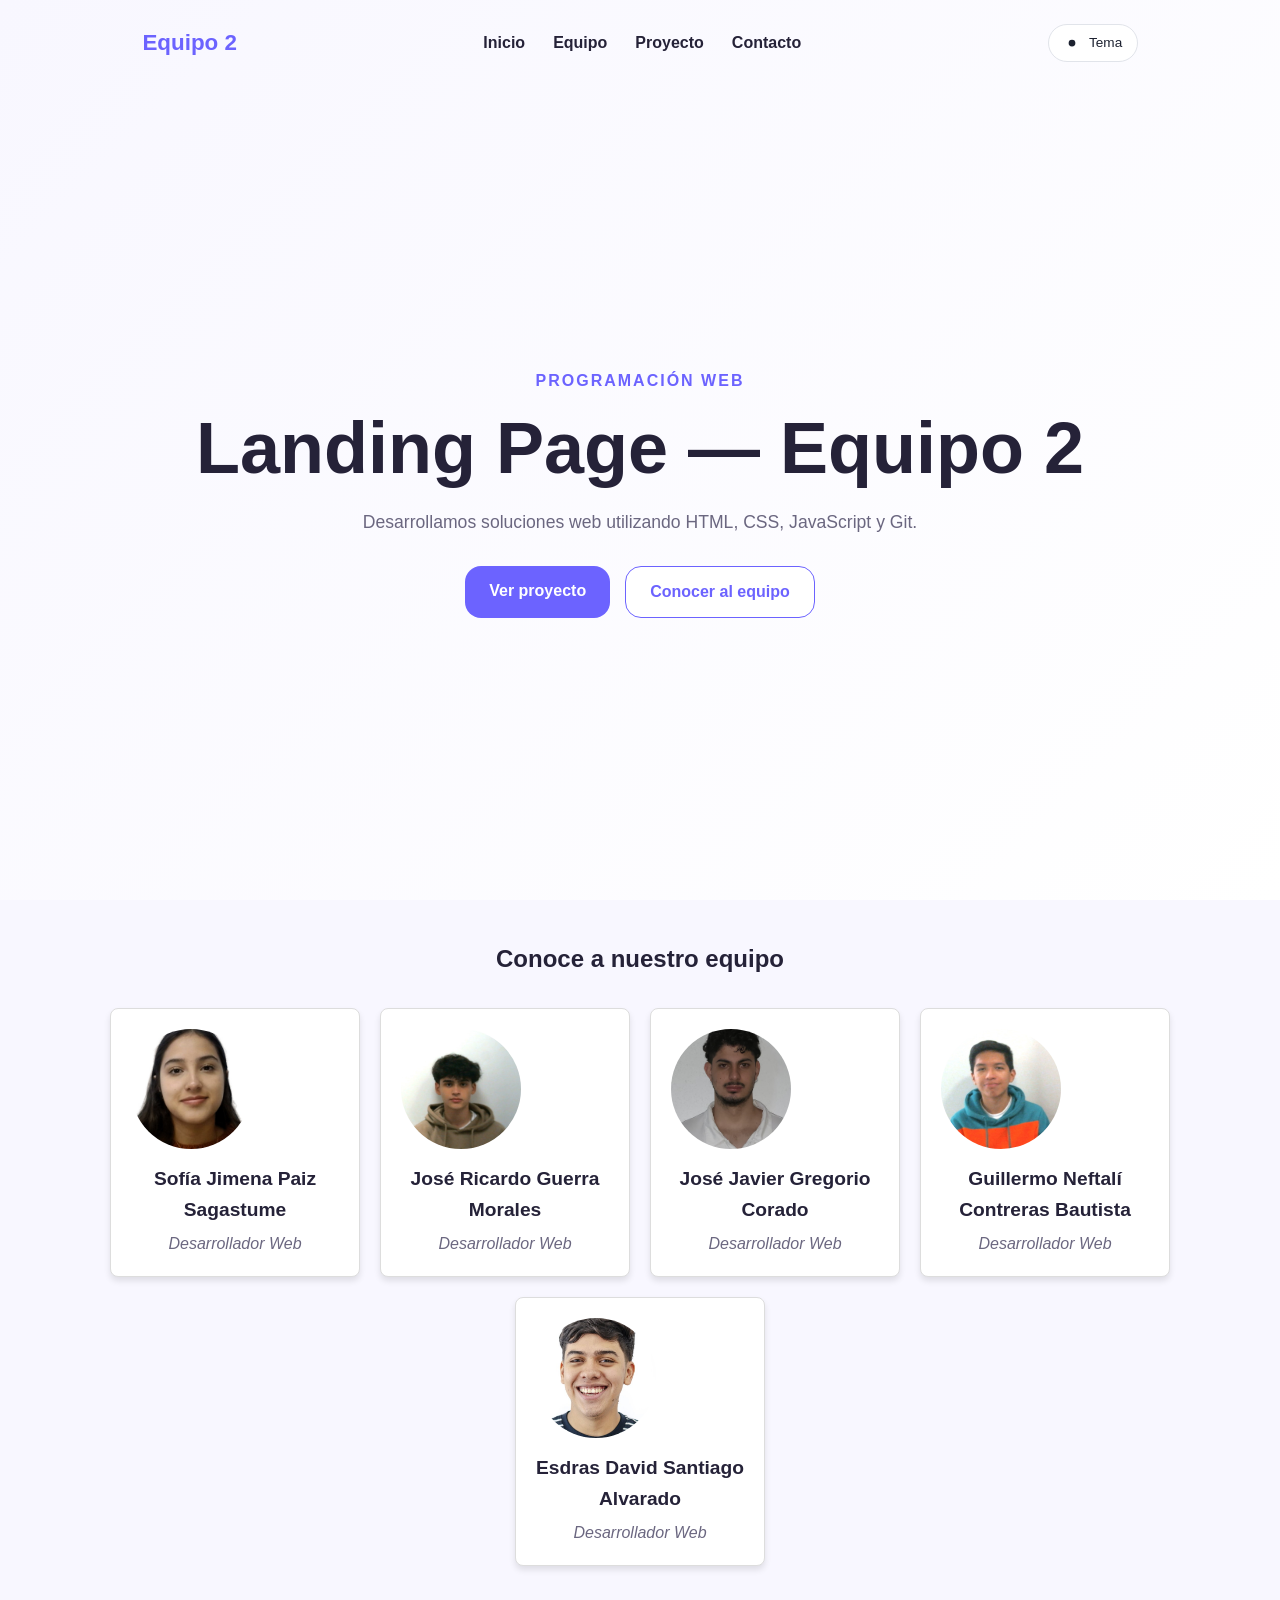
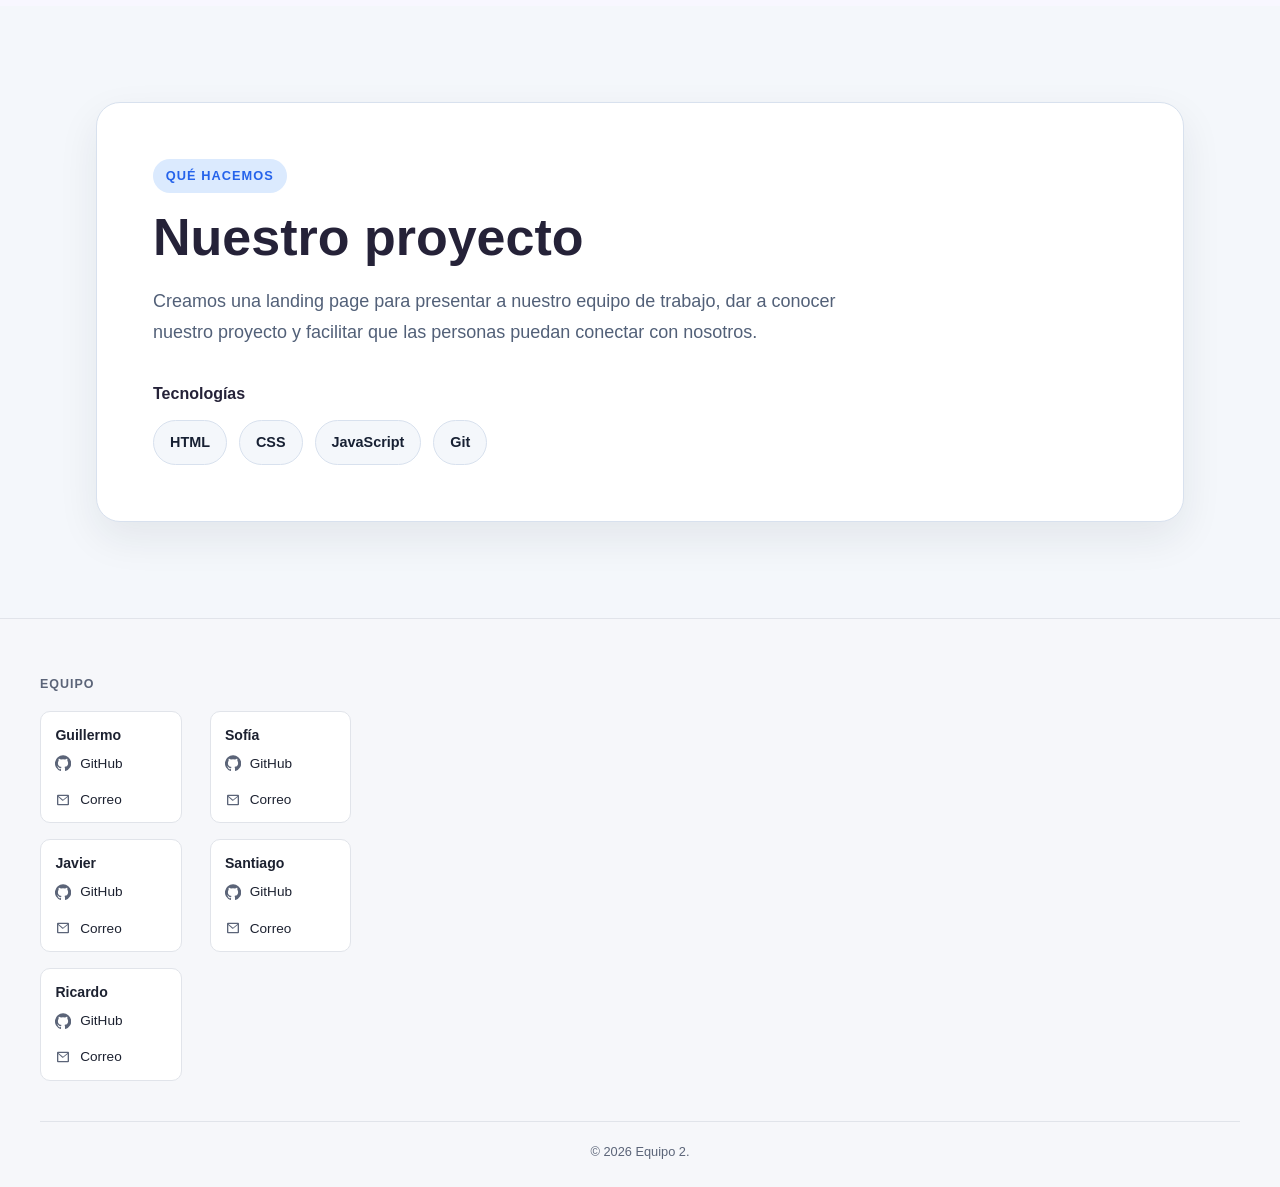
==== commit 4e6d5678: "Integración final" ====
--- a/index.html
+++ b/index.html
@@ -14,10 +14,56 @@
 <body>
 
     <!-- HU-1: Encabezado e inicio -->
-    <header id="inicio">
-        <!-- Aquí se desarrollará el navbar, nombre y lema del equipo -->
-    </header>
-
+<header id="inicio" class="hero">
+
+    <nav class="navbar">
+    <a href="#inicio" class="logo">Equipo 2</a>
+
+    <ul class="navbar-links">
+        <li><a href="#inicio">Inicio</a></li>
+        <li><a href="#equipo">Equipo</a></li>
+        <li><a href="#proyecto">Proyecto</a></li>
+        <li><a href="#site-footer">Contacto</a></li>
+    </ul>
+
+    <button type="button" id="theme-toggle" class="theme-toggle"
+            aria-label="Cambiar entre tema claro y oscuro"
+            aria-pressed="false">
+
+        <svg class="icon icon-moon" viewBox="0 0 24 24" width="18" height="18" aria-hidden="true">
+            <path fill="currentColor"
+                  d="M21 12.79A9 9 0 1 1 11.21 3 7 7 0 0 0 21 12.79Z"/>
+        </svg>
+
+        <svg class="icon icon-sun" viewBox="0 0 24 24" width="18" height="18" aria-hidden="true">
+            <circle cx="12" cy="12" r="4.5" fill="currentColor"/>
+        </svg>
+
+        <span class="theme-toggle-label">Tema</span>
+    </button>
+</nav>
+
+    <div class="hero-contenido">
+        <span class="hero-etiqueta">Programación Web</span>
+
+        <h1>Landing Page — Equipo 2</h1>
+
+        <p>
+            Desarrollamos soluciones web utilizando HTML, CSS,
+            JavaScript y Git.
+        </p>
+
+        <div class="hero-botones">
+            <a href="#proyecto" class="btn-principal">
+                Ver proyecto
+            </a>
+
+            <a href="#equipo" class="btn-secundario">
+                Conocer al equipo
+            </a>
+        </div>
+    </div>
+</header>
 
     <main>
 
@@ -100,9 +146,123 @@
 
 
     <!-- HU-4: Contacto -->
-    <footer id="contacto">
-        <!-- Aquí se desarrollarán los enlaces y datos de contacto -->
-    </footer>
+      <footer class="site-footer" id="site-footer" data-animate>
+    <div class="footer-container">
+
+      <!-- Equipo: cada integrante con su GitHub y su correo propio -->
+      <nav class="footer-links" aria-label="Contacto del equipo">
+        <h3 class="footer-heading">Equipo</h3>
+        <ul class="team-list">
+
+          <li class="team-member">
+            <span class="team-name">Guillermo</span>
+            <div class="team-actions">
+              <a class="footer-link" href="https://github.com/Guille3002" target="_blank" rel="noopener noreferrer">
+                <svg class="icon" viewBox="0 0 24 24" width="16" height="16" aria-hidden="true">
+                  <path fill="currentColor" d="M12 .5a12 12 0 0 0-3.79 23.4c.6.1.82-.26.82-.58v-2.17c-3.34.73-4.04-1.42-4.04-1.42-.55-1.38-1.33-1.75-1.33-1.75-1.09-.74.08-.73.08-.73 1.2.09 1.84 1.24 1.84 1.24 1.07 1.83 2.8 1.3 3.49 1 .11-.78.42-1.3.76-1.6-2.67-.3-5.47-1.33-5.47-5.93 0-1.31.47-2.38 1.24-3.22-.13-.3-.54-1.52.12-3.18 0 0 1-.32 3.3 1.23a11.5 11.5 0 0 1 6 0c2.28-1.55 3.29-1.23 3.29-1.23.66 1.66.25 2.88.12 3.18.77.84 1.23 1.91 1.23 3.22 0 4.61-2.8 5.63-5.48 5.92.43.37.81 1.1.81 2.22v3.29c0 .32.22.69.83.58A12 12 0 0 0 12 .5Z"/>
+                </svg>
+                <span>GitHub</span>
+              </a>
+              <a class="footer-link copy-email" href="mailto:gcontrerasbautista@gmail.com" data-email="gcontrerasbautista@gmail.com">
+                <svg class="icon" viewBox="0 0 24 24" width="16" height="16" aria-hidden="true">
+                  <path fill="currentColor" d="M3 5.5A1.5 1.5 0 0 1 4.5 4h15A1.5 1.5 0 0 1 21 5.5v13a1.5 1.5 0 0 1-1.5 1.5h-15A1.5 1.5 0 0 1 3 18.5v-13Zm2.2.5 6.8 5.44L18.8 6H5.2Zm13.8 1.6-6.5 5.2a1.5 1.5 0 0 1-1.86 0L4.99 7.6V18h14.01V7.6Z"/>
+                </svg>
+                <span>Correo</span>
+              </a>
+              <span class="copy-feedback" role="status" aria-live="polite"></span>
+            </div>
+          </li>
+
+          <li class="team-member">
+            <span class="team-name">Sofía</span>
+            <div class="team-actions">
+              <a class="footer-link" href="https://github.com/sjpaiz" target="_blank" rel="noopener noreferrer">
+                <svg class="icon" viewBox="0 0 24 24" width="16" height="16" aria-hidden="true">
+                  <path fill="currentColor" d="M12 .5a12 12 0 0 0-3.79 23.4c.6.1.82-.26.82-.58v-2.17c-3.34.73-4.04-1.42-4.04-1.42-.55-1.38-1.33-1.75-1.33-1.75-1.09-.74.08-.73.08-.73 1.2.09 1.84 1.24 1.84 1.24 1.07 1.83 2.8 1.3 3.49 1 .11-.78.42-1.3.76-1.6-2.67-.3-5.47-1.33-5.47-5.93 0-1.31.47-2.38 1.24-3.22-.13-.3-.54-1.52.12-3.18 0 0 1-.32 3.3 1.23a11.5 11.5 0 0 1 6 0c2.28-1.55 3.29-1.23 3.29-1.23.66 1.66.25 2.88.12 3.18.77.84 1.23 1.91 1.23 3.22 0 4.61-2.8 5.63-5.48 5.92.43.37.81 1.1.81 2.22v3.29c0 .32.22.69.83.58A12 12 0 0 0 12 .5Z"/>
+                </svg>
+                <span>GitHub</span>
+              </a>
+              <a class="footer-link copy-email" href="mailto:sofiapaiz68@gmail.com" data-email="sofiapaiz68@gmail.com">
+                <svg class="icon" viewBox="0 0 24 24" width="16" height="16" aria-hidden="true">
+                  <path fill="currentColor" d="M3 5.5A1.5 1.5 0 0 1 4.5 4h15A1.5 1.5 0 0 1 21 5.5v13a1.5 1.5 0 0 1-1.5 1.5h-15A1.5 1.5 0 0 1 3 18.5v-13Zm2.2.5 6.8 5.44L18.8 6H5.2Zm13.8 1.6-6.5 5.2a1.5 1.5 0 0 1-1.86 0L4.99 7.6V18h14.01V7.6Z"/>
+                </svg>
+                <span>Correo</span>
+              </a>
+              <span class="copy-feedback" role="status" aria-live="polite"></span>
+            </div>
+          </li>
+
+          <li class="team-member">
+            <span class="team-name">Javier</span>
+            <div class="team-actions">
+              <a class="footer-link" href="https://github.com/javiergre" target="_blank" rel="noopener noreferrer">
+                <svg class="icon" viewBox="0 0 24 24" width="16" height="16" aria-hidden="true">
+                  <path fill="currentColor" d="M12 .5a12 12 0 0 0-3.79 23.4c.6.1.82-.26.82-.58v-2.17c-3.34.73-4.04-1.42-4.04-1.42-.55-1.38-1.33-1.75-1.33-1.75-1.09-.74.08-.73.08-.73 1.2.09 1.84 1.24 1.84 1.24 1.07 1.83 2.8 1.3 3.49 1 .11-.78.42-1.3.76-1.6-2.67-.3-5.47-1.33-5.47-5.93 0-1.31.47-2.38 1.24-3.22-.13-.3-.54-1.52.12-3.18 0 0 1-.32 3.3 1.23a11.5 11.5 0 0 1 6 0c2.28-1.55 3.29-1.23 3.29-1.23.66 1.66.25 2.88.12 3.18.77.84 1.23 1.91 1.23 3.22 0 4.61-2.8 5.63-5.48 5.92.43.37.81 1.1.81 2.22v3.29c0 .32.22.69.83.58A12 12 0 0 0 12 .5Z"/>
+                </svg>
+                <span>GitHub</span>
+              </a>
+              <a class="footer-link copy-email" href="mailto:javigrego06@gmail.com" data-email="javigrego06@gmail.com">
+                <svg class="icon" viewBox="0 0 24 24" width="16" height="16" aria-hidden="true">
+                  <path fill="currentColor" d="M3 5.5A1.5 1.5 0 0 1 4.5 4h15A1.5 1.5 0 0 1 21 5.5v13a1.5 1.5 0 0 1-1.5 1.5h-15A1.5 1.5 0 0 1 3 18.5v-13Zm2.2.5 6.8 5.44L18.8 6H5.2Zm13.8 1.6-6.5 5.2a1.5 1.5 0 0 1-1.86 0L4.99 7.6V18h14.01V7.6Z"/>
+                </svg>
+                <span>Correo</span>
+              </a>
+              <span class="copy-feedback" role="status" aria-live="polite"></span>
+            </div>
+          </li>
+
+          <li class="team-member">
+            <span class="team-name">Santiago</span>
+            <div class="team-actions">
+              <a class="footer-link" href="https://github.com/santiagoesdras" target="_blank" rel="noopener noreferrer">
+                <svg class="icon" viewBox="0 0 24 24" width="16" height="16" aria-hidden="true">
+                  <path fill="currentColor" d="M12 .5a12 12 0 0 0-3.79 23.4c.6.1.82-.26.82-.58v-2.17c-3.34.73-4.04-1.42-4.04-1.42-.55-1.38-1.33-1.75-1.33-1.75-1.09-.74.08-.73.08-.73 1.2.09 1.84 1.24 1.84 1.24 1.07 1.83 2.8 1.3 3.49 1 .11-.78.42-1.3.76-1.6-2.67-.3-5.47-1.33-5.47-5.93 0-1.31.47-2.38 1.24-3.22-.13-.3-.54-1.52.12-3.18 0 0 1-.32 3.3 1.23a11.5 11.5 0 0 1 6 0c2.28-1.55 3.29-1.23 3.29-1.23.66 1.66.25 2.88.12 3.18.77.84 1.23 1.91 1.23 3.22 0 4.61-2.8 5.63-5.48 5.92.43.37.81 1.1.81 2.22v3.29c0 .32.22.69.83.58A12 12 0 0 0 12 .5Z"/>
+                </svg>
+                <span>GitHub</span>
+              </a>
+              <a class="footer-link copy-email" href="mailto:santiagoesdras501@gmail.com" data-email="santiagoesdras501@gmail.com">
+                <svg class="icon" viewBox="0 0 24 24" width="16" height="16" aria-hidden="true">
+                  <path fill="currentColor" d="M3 5.5A1.5 1.5 0 0 1 4.5 4h15A1.5 1.5 0 0 1 21 5.5v13a1.5 1.5 0 0 1-1.5 1.5h-15A1.5 1.5 0 0 1 3 18.5v-13Zm2.2.5 6.8 5.44L18.8 6H5.2Zm13.8 1.6-6.5 5.2a1.5 1.5 0 0 1-1.86 0L4.99 7.6V18h14.01V7.6Z"/>
+                </svg>
+                <span>Correo</span>
+              </a>
+              <span class="copy-feedback" role="status" aria-live="polite"></span>
+            </div>
+          </li>
+
+          <li class="team-member">
+            <span class="team-name">Ricardo</span>
+            <div class="team-actions">
+              <a class="footer-link" href="https://github.com/ricardoguerr" target="_blank" rel="noopener noreferrer">
+                <svg class="icon" viewBox="0 0 24 24" width="16" height="16" aria-hidden="true">
+                  <path fill="currentColor" d="M12 .5a12 12 0 0 0-3.79 23.4c.6.1.82-.26.82-.58v-2.17c-3.34.73-4.04-1.42-4.04-1.42-.55-1.38-1.33-1.75-1.33-1.75-1.09-.74.08-.73.08-.73 1.2.09 1.84 1.24 1.84 1.24 1.07 1.83 2.8 1.3 3.49 1 .11-.78.42-1.3.76-1.6-2.67-.3-5.47-1.33-5.47-5.93 0-1.31.47-2.38 1.24-3.22-.13-.3-.54-1.52.12-3.18 0 0 1-.32 3.3 1.23a11.5 11.5 0 0 1 6 0c2.28-1.55 3.29-1.23 3.29-1.23.66 1.66.25 2.88.12 3.18.77.84 1.23 1.91 1.23 3.22 0 4.61-2.8 5.63-5.48 5.92.43.37.81 1.1.81 2.22v3.29c0 .32.22.69.83.58A12 12 0 0 0 12 .5Z"/>
+                </svg>
+                <span>GitHub</span>
+              </a>
+              <a class="footer-link copy-email" href="mailto:jrguerram457@gmail.com" data-email="jrguerram457@gmail.com">
+                <svg class="icon" viewBox="0 0 24 24" width="16" height="16" aria-hidden="true">
+                  <path fill="currentColor" d="M3 5.5A1.5 1.5 0 0 1 4.5 4h15A1.5 1.5 0 0 1 21 5.5v13a1.5 1.5 0 0 1-1.5 1.5h-15A1.5 1.5 0 0 1 3 18.5v-13Zm2.2.5 6.8 5.44L18.8 6H5.2Zm13.8 1.6-6.5 5.2a1.5 1.5 0 0 1-1.86 0L4.99 7.6V18h14.01V7.6Z"/>
+                </svg>
+                <span>Correo</span>
+              </a>
+              <span class="copy-feedback" role="status" aria-live="polite"></span>
+            </div>
+          </li>
+
+        </ul>
+      </nav>
+    </div>
+
+    <div class="footer-meta">
+      <p>&copy; <span id="current-year"></span> Equipo 2.</p>
+    </div>
+
+    <button type="button" id="scroll-top" class="scroll-top" aria-label="Volver arriba" title="Volver arriba">
+      <svg viewBox="0 0 24 24" width="20" height="20" aria-hidden="true">
+        <path fill="currentColor" d="M12 5.5 5 12.5l1.41 1.41L11 9.33V19h2V9.33l4.59 4.58L19 12.5 12 5.5Z"/>
+      </svg>
+    </button>
+  </footer>
 
 
     <!-- JavaScript -->
--- a/css/styles.css
+++ b/css/styles.css
@@ -1,8 +1,4 @@
-/* ----------------------------------------
-   SOFIA - DISEÑO GENERAL Y RESPONSIVE
-   ---------------------------------------- */
-
-/* Variables generales del diseño */
+/* Variables generales */
 :root {
     --color-primary: #6c63ff;
     --color-secondary: #a78bfa;
@@ -14,6 +10,58 @@
     --border-radius: 16px;
     --transition: 0.3s ease;
 }
+/* Tema oscuro para toda la landing */
+:root[data-theme="dark"] {
+    --color-primary: #9b8cff;
+    --color-secondary: #b89cff;
+    --color-background: #11131a;
+    --color-surface: #191c25;
+    --color-text: #f4f4f8;
+    --color-text-light: #b8bbca;
+
+    --proyecto-fondo: #141720;
+    --proyecto-superficie: #1c202b;
+    --proyecto-texto: #f4f4f8;
+    --proyecto-texto-secundario: #b8bbca;
+    --proyecto-acento: #9b8cff;
+    --proyecto-etiqueta-fondo: #28233d;
+    --proyecto-borde: #323746;
+
+    --footer-bg: #11131a;
+    --footer-bg-elevated: #191c25;
+    --footer-text: #f4f4f8;
+    --footer-text-muted: #b8bbca;
+    --footer-border: #323746;
+    --footer-accent: #9b8cff;
+    --footer-accent-hover: #b6abff;
+}
+
+/* Tema claro para toda la landing */
+:root[data-theme="light"] {
+    --color-primary: #6c63ff;
+    --color-secondary: #a78bfa;
+    --color-background: #f8f7ff;
+    --color-surface: #ffffff;
+    --color-text: #252238;
+    --color-text-light: #6b6780;
+
+    --proyecto-fondo: #f4f7fb;
+    --proyecto-superficie: #ffffff;
+    --proyecto-texto: #172033;
+    --proyecto-texto-secundario: #526078;
+    --proyecto-acento: #2563eb;
+    --proyecto-etiqueta-fondo: #dbeafe;
+    --proyecto-borde: #d8e1ee;
+
+    --footer-bg: #f6f7fa;
+    --footer-bg-elevated: #ffffff;
+    --footer-text: #1c2130;
+    --footer-text-muted: #5b6478;
+    --footer-border: #e1e4ea;
+    --footer-accent: #3563d1;
+    --footer-accent-hover: #274ea8;
+}
+
 
 /* Reset general */
 * {
@@ -32,6 +80,14 @@
     background-color: var(--color-background);
     color: var(--color-text);
     line-height: 1.6;
+    transition: background-color var(--transition),
+                color var(--transition);
+}
+
+/* Contenido principal */
+main {
+    width: 100%;
+    overflow: hidden;
 }
 
 /* Imágenes adaptables */
@@ -56,46 +112,285 @@
     transition: var(--transition);
 }
 
-/* Secciones generales */
+/* Secciones */
 section {
     width: 100%;
     padding: 80px 8%;
 }
 
-/* Contenido principal */
-main {
-    width: 100%;
-    overflow: hidden;
-}
-
-/* ----------------------------------------
-   RESPONSIVE
-   ---------------------------------------- */
-
-/* Tablets */
+/* Títulos */
+h1,
+h2,
+h3 {
+    color: var(--color-text);
+}
+
+/* Efecto general de tarjetas */
+.tarjeta-integrante {
+    transition:
+        transform var(--transition),
+        box-shadow var(--transition);
+}
+
+.tarjeta-integrante:hover {
+    transform: translateY(-6px);
+    box-shadow: 0 10px 25px rgba(37, 34, 56, 0.15);
+}
+
+/* Efecto tecnologías */
+#proyecto .lista-tecnologias li {
+    transition: transform var(--transition);
+}
+
+#proyecto .lista-tecnologias li:hover {
+    transform: translateY(-3px);
+}
+
+
+/* ========================================
+   RESPONSIVE GENERAL - TABLET
+   ======================================== */
+
 @media (max-width: 992px) {
 
     section {
         padding: 60px 6%;
     }
 
-}
-
-/* Celulares */
+    .contenedor-tarjetas {
+        gap: 18px;
+    }
+
+    .tarjeta-integrante {
+        width: calc(50% - 18px);
+        max-width: 320px;
+    }
+
+    #proyecto .proyecto-contenido {
+        width: 100%;
+    }
+}
+
+
+/* ========================================
+   RESPONSIVE GENERAL - CELULAR
+   ======================================== */
+
 @media (max-width: 768px) {
+
+    body {
+        font-size: 0.95rem;
+    }
 
     section {
         padding: 50px 5%;
     }
 
-}
-
-/* Celulares pequeños */
+    .contenedor-tarjetas {
+        flex-direction: column;
+        align-items: center;
+    }
+
+    .tarjeta-integrante {
+        width: 100%;
+        max-width: 360px;
+    }
+
+    .foto-perfil {
+        width: 110px;
+        height: 110px;
+        margin-left: auto;
+        margin-right: auto;
+    }
+
+    #proyecto {
+        padding: 50px 5%;
+    }
+
+    #proyecto .proyecto-contenido {
+        padding: 1.5rem;
+    }
+
+    #proyecto .lista-tecnologias {
+        justify-content: center;
+    }
+}
+
+
+/* ========================================
+   RESPONSIVE GENERAL - CELULAR PEQUEÑO
+   ======================================== */
+
 @media (max-width: 480px) {
+
+    body {
+        font-size: 0.9rem;
+    }
 
     section {
         padding: 40px 20px;
     }
+
+    .tarjeta-integrante {
+        width: 100%;
+        padding: 18px;
+    }
+
+    .foto-perfil {
+        width: 100px;
+        height: 100px;
+    }
+}
+
+/* ========================================
+   HEADER / INICIO
+   ======================================== */
+.hero {
+    min-height: 100vh;
+    display: flex;
+    flex-direction: column;
+    background: linear-gradient(
+        135deg,
+        var(--color-background),
+        var(--color-surface)
+    );
+    transition: background var(--transition);
+}
+
+
+.navbar {
+    width: 100%;
+    max-width: 1200px;
+    margin: 0 auto;
+    padding: 24px 8%;
+
+    display: flex;
+    justify-content: space-between;
+    align-items: center;
+}
+
+.logo {
+    font-size: 1.4rem;
+    font-weight: 700;
+    color: var(--color-primary);
+}
+
+.navbar-links {
+    display: flex;
+    gap: 28px;
+
+    margin: 0;
+    padding: 0;
+    list-style: none;
+}
+
+.navbar-links a {
+    font-weight: 600;
+    color: var(--color-text);
+}
+
+.navbar-links a:hover {
+    color: var(--color-primary);
+}
+
+.hero-contenido {
+    flex: 1;
+
+    width: min(90%, 1000px);
+    margin: 0 auto;
+
+    display: flex;
+    flex-direction: column;
+    justify-content: center;
+    align-items: center;
+
+    text-align: center;
+    padding: 60px 20px;
+}
+
+.hero-etiqueta {
+    color: var(--color-primary);
+    font-weight: 700;
+    text-transform: uppercase;
+    letter-spacing: 2px;
+    margin-bottom: 15px;
+}
+
+.hero-contenido h1 {
+    font-size: clamp(2.4rem, 6vw, 4.5rem);
+    line-height: 1.1;
+    margin-bottom: 20px;
+}
+
+.hero-contenido p {
+    max-width: 650px;
+    color: var(--color-text-light);
+    font-size: 1.1rem;
+    margin-bottom: 30px;
+}
+
+.hero-botones {
+    display: flex;
+    gap: 15px;
+    flex-wrap: wrap;
+    justify-content: center;
+}
+
+.btn-principal,
+.btn-secundario {
+    padding: 12px 24px;
+    border-radius: var(--border-radius);
+    font-weight: 600;
+}
+
+.btn-principal {
+    background-color: var(--color-primary);
+    color: white;
+}
+
+.btn-secundario {
+    background-color: var(--color-surface);
+    border: 1px solid var(--color-primary);
+    color: var(--color-primary);
+}
+
+.btn-principal:hover,
+.btn-secundario:hover {
+    transform: translateY(-3px);
+}
+
+
+/* HEADER RESPONSIVE */
+
+@media (max-width: 768px) {
+
+    .navbar {
+        flex-direction: column;
+        gap: 18px;
+    }
+
+    .navbar-links {
+        flex-wrap: wrap;
+        justify-content: center;
+        gap: 15px;
+    }
+
+    .hero-contenido {
+        padding: 40px 20px;
+    }
+
+    .hero-botones {
+        flex-direction: column;
+        width: 100%;
+        max-width: 300px;
+    }
+
+    .btn-principal,
+    .btn-secundario {
+        width: 100%;
+        text-align: center;
+    }
+}
 
 #proyecto {
     --proyecto-fondo: #f4f7fb;
@@ -211,7 +506,7 @@
 }
 
 .tarjeta-integrante {
-    background-color: #f9f9f9;
+    background-color: var(--color-surface);
     border: 1px solid #ddd;
     border-radius: 8px;
     padding: 20px;
@@ -235,7 +530,227 @@
 }
 
 .tarjeta-integrante .rol {
-    color: #666;
+    color: var(--color-text-light);
     font-style: italic;
     margin: 0;
-}+}
+
+
+/*FOOTER*/
+  :root {
+    --footer-bg: #12151b;
+    --footer-bg-elevated: #191d25;
+    --footer-text: #e7e9ee;
+    --footer-text-muted: #99a1b3;
+    --footer-border: #262b35;
+    --footer-accent: #5b8def;
+    --footer-accent-hover: #7ea3f5;
+    --footer-focus: #f2b134;
+    --footer-radius: 10px;
+    --footer-transition: 180ms ease;
+  }
+
+  /* Tema claro: se activa poniendo data-theme="light" en <html> */
+  :root[data-theme="light"] {
+    --footer-bg: #f6f7fa;
+    --footer-bg-elevated: #ffffff;
+    --footer-text: #1c2130;
+    --footer-text-muted: #5b6478;
+    --footer-border: #e1e4ea;
+    --footer-accent: #3563d1;
+    --footer-accent-hover: #274ea8;
+    --footer-focus: #b5750f;
+  }
+
+  * { box-sizing: border-box; }
+
+
+  /* --- Footer --- */
+  .site-footer {
+    position: relative;
+    background: var(--footer-bg);
+    color: var(--footer-text);
+    border-top: 1px solid var(--footer-border);
+    padding: 3.5rem 1.5rem 1.5rem;
+    transition: background var(--footer-transition), color var(--footer-transition);
+  }
+
+  .footer-container {
+    max-width: 1200px;
+    margin: 0 auto;
+    display: grid;
+    grid-template-columns: 1fr 1.8fr 0.8fr;
+    gap: 2.5rem;
+  }
+
+  @media (max-width: 860px) {
+    .footer-container { grid-template-columns: 1fr; gap: 2rem; }
+  }
+
+  .footer-logo {
+    font-weight: 700;
+    font-size: 1.15rem;
+    margin: 0 0 0.4rem;
+  }
+
+  .footer-tagline {
+    color: var(--footer-text-muted);
+    font-size: 0.92rem;
+    line-height: 1.5;
+    margin: 0 0 1.25rem;
+    max-width: 32ch;
+  }
+
+  .theme-toggle {
+    display: inline-flex;
+    align-items: center;
+    gap: 0.5rem;
+    background: var(--footer-bg-elevated);
+    color: var(--footer-text);
+    border: 1px solid var(--footer-border);
+    border-radius: 999px;
+    padding: 0.45rem 0.9rem;
+    font-size: 0.85rem;
+    cursor: pointer;
+    transition: border-color var(--footer-transition), transform var(--footer-transition);
+  }
+  .theme-toggle:hover { border-color: var(--footer-accent); }
+  .theme-toggle:active { transform: scale(0.96); }
+  .theme-toggle .icon-sun { display: none; }
+  :root[data-theme="light"] .theme-toggle .icon-sun { display: block; }
+  :root[data-theme="light"] .theme-toggle .icon-moon { display: none; }
+
+  .footer-heading {
+    font-size: 0.78rem;
+    text-transform: uppercase;
+    letter-spacing: 0.08em;
+    color: var(--footer-text-muted);
+    margin: 0 0 1rem;
+  }
+
+  .footer-list {
+    list-style: none;
+    margin: 0;
+    padding: 0;
+    display: flex;
+    flex-direction: column;
+    gap: 0.7rem;
+  }
+
+  .footer-link {
+    display: inline-flex;
+    align-items: center;
+    gap: 0.55rem;
+    color: var(--footer-text);
+    text-decoration: none;
+    font-size: 0.94rem;
+    transition: color var(--footer-transition), transform var(--footer-transition);
+  }
+  .footer-link .icon { color: var(--footer-text-muted); transition: color var(--footer-transition); }
+  .footer-link:hover { color: var(--footer-accent-hover); transform: translateX(2px); }
+  .footer-link:hover .icon { color: var(--footer-accent-hover); }
+
+  .footer-link:focus-visible,
+  .theme-toggle:focus-visible,
+  .scroll-top:focus-visible {
+    outline: 2px solid var(--footer-focus);
+    outline-offset: 3px;
+  }
+
+  /* --- Lista del equipo: cada integrante con su GitHub y correo --- */
+  .team-list {
+    list-style: none;
+    margin: 0;
+    padding: 0;
+    display: grid;
+    grid-template-columns: repeat(2, minmax(0, 1fr));
+    gap: 1rem 1.75rem;
+  }
+
+  @media (max-width: 520px) {
+    .team-list { grid-template-columns: 1fr; }
+  }
+
+  .team-member {
+    display: flex;
+    flex-direction: column;
+    gap: 0.4rem;
+    padding: 0.75rem 0.9rem;
+    background: var(--footer-bg-elevated);
+    border: 1px solid var(--footer-border);
+    border-radius: var(--footer-radius);
+  }
+
+  .team-name {
+    font-size: 0.88rem;
+    font-weight: 600;
+    color: var(--footer-text);
+  }
+
+  .team-actions {
+    display: flex;
+    align-items: center;
+    gap: 0.9rem;
+    flex-wrap: wrap;
+  }
+
+  .team-actions .footer-link {
+    font-size: 0.85rem;
+  }
+
+  .copy-feedback {
+    display: inline-block;
+    font-size: 0.75rem;
+    color: var(--footer-accent);
+    opacity: 0;
+    transform: translateY(-2px);
+    transition: opacity var(--footer-transition), transform var(--footer-transition);
+  }
+  .copy-feedback.is-visible { opacity: 1; transform: translateY(0); }
+
+  .footer-meta {
+    max-width: 1200px;
+    margin: 2.5rem auto 0;
+    padding-top: 1.25rem;
+    border-top: 1px solid var(--footer-border);
+    color: var(--footer-text-muted);
+    font-size: 0.8rem;
+    text-align: center;
+  }
+
+  .scroll-top {
+    position: fixed;
+    right: 1.25rem;
+    bottom: 1.25rem;
+    width: 44px;
+    height: 44px;
+    border-radius: 50%;
+    border: none;
+    background: var(--footer-accent);
+    color: #fff;
+    display: grid;
+    place-items: center;
+    cursor: pointer;
+    box-shadow: 0 6px 16px rgba(0, 0, 0, 0.25);
+    opacity: 0;
+    visibility: hidden;
+    transform: translateY(12px);
+    transition: opacity var(--footer-transition), transform var(--footer-transition),
+      visibility var(--footer-transition), background var(--footer-transition);
+    z-index: 40;
+  }
+  .scroll-top.is-visible { opacity: 1; visibility: visible; transform: translateY(0); }
+  .scroll-top:hover { background: var(--footer-accent-hover); }
+
+  [data-animate] {
+    opacity: 0;
+    transform: translateY(18px);
+    transition: opacity 500ms ease, transform 500ms ease;
+  }
+  [data-animate].is-visible { opacity: 1; transform: translateY(0); }
+
+  @media (prefers-reduced-motion: reduce) {
+    .theme-toggle, .footer-link, .scroll-top, [data-animate], .copy-feedback {
+      transition: none !important;
+    }
+  }
